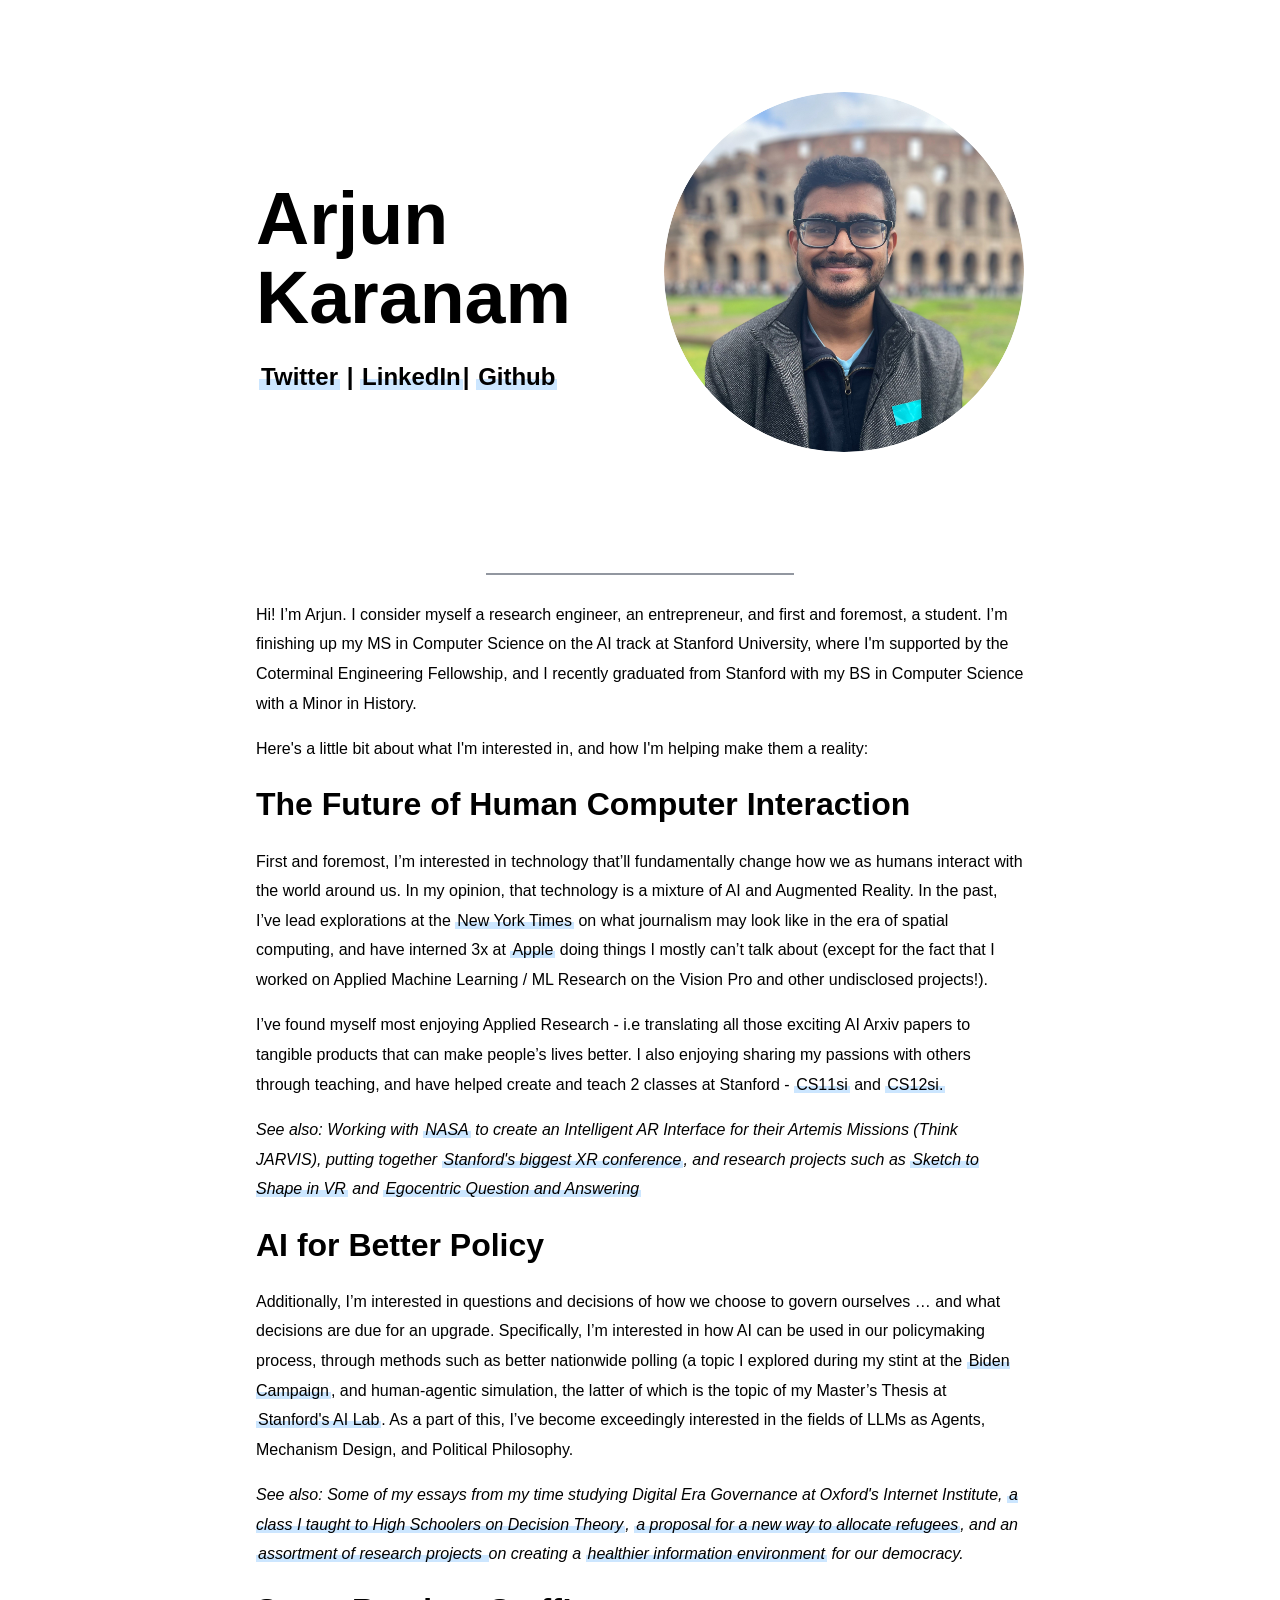
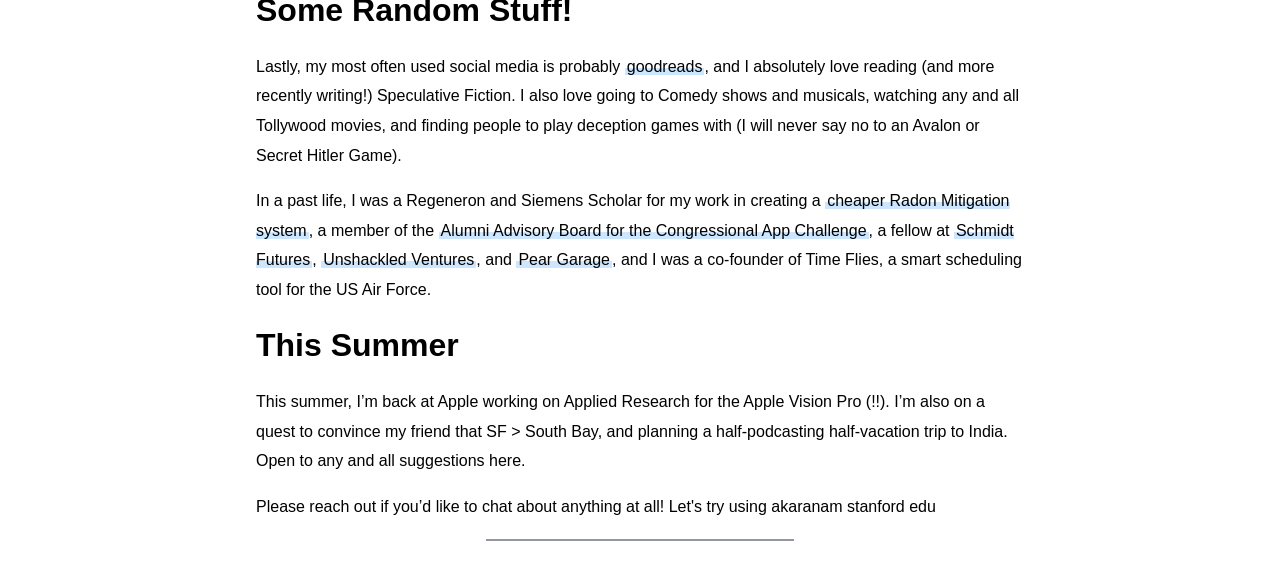
==== index.html @ eefe1d2c "Tweaks" ====
<!DOCTYPE html>
<html><head><meta http-equiv="Content-Type" content="text/html; charset=UTF-8">
        
        <title>Arjun Karanam</title>
        <link href="./Arjun_files/main.css" rel="stylesheet">
        <link href="./Arjun_files/css" rel="stylesheet">
        <link rel="stylesheet" href="./Arjun_files/font-awesome.min.css">
        <meta name="viewport" content="width=device-width, initial-scale=1, maximum-scale=1, minimum-scale=1">
        <link href="https://nikmarda.com/media/favicon.png" rel="icon" type="image/png">
    </head>
    <body data-new-gr-c-s-check-loaded="14.1112.0" data-gr-ext-installed="">
        <main>
            <div id="siteTitle">
                <p><br><br></p>
            </div>
            <div class="wide">
                <img src="./Arjun_files/profile.jpg" id="bio-prof-pic">
                <h1>Arjun</h1>
                <h1>Karanam</h1>
                <h3><a href="https://twitter.com/QuantumArjun" target="_blank">Twitter</a> | <a href="https://www.linkedin.com/in/arjunkaranam/" target="_blank">LinkedIn</a>| <a href="https://github.com/QuantumArjun" target="_blank">Github</a></h3>
                <div class="wide sep"></div>
                <p>Hi! I’m Arjun. I consider myself a research engineer, an entrepreneur, and first and foremost, a student. I’m finishing up my MS in Computer Science on the AI track at Stanford University, where I'm supported by the Coterminal Engineering Fellowship, and I recently graduated from Stanford with my BS in Computer Science with a Minor in History.</p>

                <p>Here's a little bit about what I'm interested in, and how I'm helping make them a reality: </p>

                <h2>The Future of Human Computer Interaction</h2>
                <p>First and foremost, I’m interested in technology that’ll fundamentally change how we as humans interact with the world around us. In my opinion, that technology is a mixture of AI and Augmented Reality. In the past, I’ve lead explorations at the <a href="https://rd.nytimes.com/research/spatial-journalism" target="_blank">New York Times</a> on what journalism may look like in the era of spatial computing, and have interned 3x at <a href="https://www.apple.com/apple-vision-pro/" target="_blank">Apple</a> doing things I mostly can’t talk about (except for the fact that I worked on Applied Machine Learning / ML Research on the Vision Pro and other undisclosed projects!). </p>
                  
                <p> I’ve found myself most enjoying Applied Research - i.e translating all those exciting AI Arxiv papers to tangible products that can make people’s lives better. I also enjoying sharing my passions with others through teaching, and have helped create and teach 2 classes at Stanford - <a href="http://web.stanford.edu/class/cs11si/" target="_blank">CS11si</a> and <a href="https://docs.google.com/document/d/1_j3tZo2DgI2NEr5w-DLC2uFm71kXVBH8sQJ59uqVNY0/edit?usp=sharing" target="_blank">CS12si.</a></p>
                
                <i>See also: Working with <a href="https://microgravityuniversity.jsc.nasa.gov/nasasuits" target="_blank">NASA</a> to create an Intelligent AR Interface for their Artemis Missions (Think JARVIS), putting together <a href="https://www.conference.stanfordxr.org/" target="_blank">Stanford's biggest XR conference</a>, and research projects such as <a href="https://youtu.be/I7rwwjqLsu0" target="_blank">Sketch to Shape in VR</a> and <a href="https://drive.google.com/file/d/1PUFc62HNihkzb1BdwzsFjqJOA3yhSsI2/view?usp=sharing" target="_blank">Egocentric Question and Answering</a></i>

                

                <h2>AI for Better Policy</h2>
                <p>Additionally, I’m interested in questions and decisions of how we choose to govern ourselves … and what decisions are due for an upgrade. Specifically, I’m interested in how AI can be used in our policymaking process, through methods such as better nationwide polling (a topic I explored during my stint at the <a href="https://joebiden.com/" target="_blank">Biden Campaign</a>, and human-agentic simulation, the latter of which is the topic of my Master’s Thesis at <a href="https://ai.stanford.edu/" target="_blank">Stanford's AI Lab</a>. As a part of this, I’ve become exceedingly interested in the fields of LLMs as Agents, Mechanism Design, and Political Philosophy.</p>

                <i>See also: Some of my essays from my time studying Digital Era Governance at Oxford's Internet Institute, <a href="https://docs.google.com/presentation/d/1k6lcsDNvrBhC2aFhxiEf8C71r5scafsZ2c56r4lHyKg/edit?usp=sharing" target="_blank">a class I taught to High Schoolers on Decision Theory</a>, <a href="https://drive.google.com/file/d/17yKQGw0E1jrcfdczPBmD9Sfv2qlvrlNY/view?usp=sharing" target="_blank">a proposal for a new way to allocate refugees</a>, and an <a href="https://drive.google.com/file/d/1GOn_Mkzk-XhqqhbwzcExFnX5XmqtWu1s/view?usp=share_link" target="_blank"> assortment of research projects </a> on creating a <a href="https://drive.google.com/file/d/1qe0K80SvaaecQKmrytM3VACw9zGmFcww/view?usp=sharing" target="_blank">healthier information environment</a> for our democracy.</i>

                <h2>Some Random Stuff!</h2>
                <p>Lastly, my most often used social media is probably <a href="https://www.goodreads.com/user/show/126566484-arjun-karanam" target="_blank">goodreads</a>, and I absolutely love reading (and more recently writing!) Speculative Fiction. I also love going to Comedy shows and musicals, watching any and all Tollywood movies, and finding people to play deception games with (I will never say no to an Avalon or Secret Hitler Game).</p>

                <p>In a past life, I was a Regeneron and Siemens Scholar for my work in creating a <a href="https://www.gpb.org/blogs/education-matters/2018/01/26/conversation-georgias-top-regeneron-science-talent-search" target="_blank">cheaper Radon Mitigation system</a>, a member of the <a href="https://www.congressionalappchallenge.us/2020-alumni-advisory-board-announced/" target="_blank">Alumni Advisory Board for the Congressional App Challenge</a>, a fellow at <a href="https://tools-competition.org/learning-engineering/" target="_blank">Schmidt Futures</a>, <a href="https://unshackledvc.medium.com/meet-the-unshackled-fellows-class-of-2022-9d75ad22e16f" target="_blank">Unshackled Ventures</a>, and <a href="https://pear.vc/garage/" target="_blank">Pear Garage</a>, and I was a co-founder of Time Flies, a smart scheduling tool for the US Air Force. </p>

                <h2>This Summer</h2>
                <p>This summer, I’m back at Apple working on Applied Research for the Apple Vision Pro (!!). I’m also on a quest to convince my friend that SF > South Bay, and planning a half-podcasting half-vacation trip to India. Open to any and all suggestions here. </p>
                
                <p>Please reach out if you’d like to chat about anything at all! Let's try using akaranam stanford edu</p>
                <div class="wide sep"></div>
                <p> </p>
            </div>
        </main>
    
<readwise-tooltip-container><template shadowrootmode="open"><style>:host>*{all:initial}:host>style{display:none}.tippy-box[data-animation=fade][data-state=hidden]{opacity:0}[data-tippy-root]{max-width:calc(100vw - 10px)}.tippy-box{position:relative;background-color:#333;color:#fff;border-radius:4px;font-size:14px;line-height:1.4;white-space:normal;outline:0;transition-property:transform,visibility,opacity}.tippy-box[data-placement^=top]>.tippy-arrow{bottom:0}.tippy-box[data-placement^=top]>.tippy-arrow:before{bottom:-7px;left:0;border-width:8px 8px 0;border-top-color:initial;transform-origin:center top}.tippy-box[data-placement^=bottom]>.tippy-arrow{top:0}.tippy-box[data-placement^=bottom]>.tippy-arrow:before{top:-7px;left:0;border-width:0 8px 8px;border-bottom-color:initial;transform-origin:center bottom}.tippy-box[data-placement^=left]>.tippy-arrow{right:0}.tippy-box[data-placement^=left]>.tippy-arrow:before{border-width:8px 0 8px 8px;border-left-color:initial;right:-7px;transform-origin:center left}.tippy-box[data-placement^=right]>.tippy-arrow{left:0}.tippy-box[data-placement^=right]>.tippy-arrow:before{left:-7px;border-width:8px 8px 8px 0;border-right-color:initial;transform-origin:center right}.tippy-box[data-inertia][data-state=visible]{transition-timing-function:cubic-bezier(.54,1.5,.38,1.11)}.tippy-arrow{width:16px;height:16px;color:#333}.tippy-arrow:before{content:"";position:absolute;border-color:transparent;border-style:solid}.tippy-content{position:relative;padding:5px 9px;z-index:1}.Toastify__toast-container{z-index:9999;-webkit-transform:translate3d(0,0,9999px);position:fixed;padding:4px;width:320px;box-sizing:border-box;color:#fff}.Toastify__toast-container--top-left{top:1em;left:1em}.Toastify__toast-container--top-center{top:1em;left:50%;transform:translate(-50%)}.Toastify__toast-container--top-right{top:1em;right:1em}.Toastify__toast-container--bottom-left{bottom:1em;left:1em}.Toastify__toast-container--bottom-center{bottom:1em;left:50%;transform:translate(-50%)}.Toastify__toast-container--bottom-right{bottom:1em;right:1em}@media only screen and (max-width : 480px){.Toastify__toast-container{width:100vw;padding:0;left:0;margin:0}.Toastify__toast-container--top-left,.Toastify__toast-container--top-center,.Toastify__toast-container--top-right{top:0;transform:translate(0)}.Toastify__toast-container--bottom-left,.Toastify__toast-container--bottom-center,.Toastify__toast-container--bottom-right{bottom:0;transform:translate(0)}.Toastify__toast-container--rtl{right:0;left:initial}}.Toastify__toast{position:relative;min-height:64px;box-sizing:border-box;margin-bottom:1rem;padding:8px;border-radius:4px;box-shadow:0 1px 10px #0000001a,0 2px 15px #0000000d;display:flex;justify-content:space-between;max-height:800px;overflow:hidden;font-family:sans-serif;cursor:pointer;direction:ltr}.Toastify__toast--rtl{direction:rtl}.Toastify__toast--dark{background:#121212;color:#fff}.Toastify__toast--default{background:#fff;color:#aaa}.Toastify__toast--info{background:#3498db}.Toastify__toast--success{background:#07bc0c}.Toastify__toast--warning{background:#f1c40f}.Toastify__toast--error{background:#e74c3c}.Toastify__toast-body{margin:auto 0;flex:1 1 auto;padding:6px}.Toastify--animate{animation-fill-mode:both;animation-duration:.7s}@media only screen and (max-width : 480px){.Toastify__toast{margin-bottom:0;border-radius:0}}.Toastify__close-button{color:#fff;background:transparent;outline:none;border:none;padding:0;cursor:pointer;opacity:.7;transition:.3s ease;align-self:flex-start}.Toastify__close-button--default{color:#000;opacity:.3}.Toastify__close-button>svg{fill:currentColor;height:16px;width:14px}.Toastify__close-button:hover,.Toastify__close-button:focus{opacity:1}@keyframes Toastify__trackProgress{0%{transform:scaleX(1)}to{transform:scaleX(0)}}.Toastify__progress-bar{position:absolute;bottom:0;left:0;width:100%;height:5px;z-index:9999;opacity:.7;background-color:#ffffffb3;transform-origin:left}.Toastify__progress-bar--animated{animation:Toastify__trackProgress linear 1 forwards}.Toastify__progress-bar--controlled{transition:transform .2s}.Toastify__progress-bar--rtl{right:0;left:initial;transform-origin:right}.Toastify__progress-bar--default{background:linear-gradient(to right,#4cd964,#5ac8fa,#007aff,#34aadc,#5856d6,#ff2d55)}.Toastify__progress-bar--dark{background:#bb86fc}@keyframes Toastify__bounceInRight{0%,60%,75%,90%,to{animation-timing-function:cubic-bezier(.215,.61,.355,1)}0%{opacity:0;transform:translate3d(3000px,0,0)}60%{opacity:1;transform:translate3d(-25px,0,0)}75%{transform:translate3d(10px,0,0)}90%{transform:translate3d(-5px,0,0)}to{transform:none}}@keyframes Toastify__bounceOutRight{20%{opacity:1;transform:translate3d(-20px,0,0)}to{opacity:0;transform:translate3d(2000px,0,0)}}@keyframes Toastify__bounceInLeft{0%,60%,75%,90%,to{animation-timing-function:cubic-bezier(.215,.61,.355,1)}0%{opacity:0;transform:translate3d(-3000px,0,0)}60%{opacity:1;transform:translate3d(25px,0,0)}75%{transform:translate3d(-10px,0,0)}90%{transform:translate3d(5px,0,0)}to{transform:none}}@keyframes Toastify__bounceOutLeft{20%{opacity:1;transform:translate3d(20px,0,0)}to{opacity:0;transform:translate3d(-2000px,0,0)}}@keyframes Toastify__bounceInUp{0%,60%,75%,90%,to{animation-timing-function:cubic-bezier(.215,.61,.355,1)}0%{opacity:0;transform:translate3d(0,3000px,0)}60%{opacity:1;transform:translate3d(0,-20px,0)}75%{transform:translate3d(0,10px,0)}90%{transform:translate3d(0,-5px,0)}to{transform:translateZ(0)}}@keyframes Toastify__bounceOutUp{20%{transform:translate3d(0,-10px,0)}40%,45%{opacity:1;transform:translate3d(0,20px,0)}to{opacity:0;transform:translate3d(0,-2000px,0)}}@keyframes Toastify__bounceInDown{0%,60%,75%,90%,to{animation-timing-function:cubic-bezier(.215,.61,.355,1)}0%{opacity:0;transform:translate3d(0,-3000px,0)}60%{opacity:1;transform:translate3d(0,25px,0)}75%{transform:translate3d(0,-10px,0)}90%{transform:translate3d(0,5px,0)}to{transform:none}}@keyframes Toastify__bounceOutDown{20%{transform:translate3d(0,10px,0)}40%,45%{opacity:1;transform:translate3d(0,-20px,0)}to{opacity:0;transform:translate3d(0,2000px,0)}}.Toastify__bounce-enter--top-left,.Toastify__bounce-enter--bottom-left{animation-name:Toastify__bounceInLeft}.Toastify__bounce-enter--top-right,.Toastify__bounce-enter--bottom-right{animation-name:Toastify__bounceInRight}.Toastify__bounce-enter--top-center{animation-name:Toastify__bounceInDown}.Toastify__bounce-enter--bottom-center{animation-name:Toastify__bounceInUp}.Toastify__bounce-exit--top-left,.Toastify__bounce-exit--bottom-left{animation-name:Toastify__bounceOutLeft}.Toastify__bounce-exit--top-right,.Toastify__bounce-exit--bottom-right{animation-name:Toastify__bounceOutRight}.Toastify__bounce-exit--top-center{animation-name:Toastify__bounceOutUp}.Toastify__bounce-exit--bottom-center{animation-name:Toastify__bounceOutDown}@keyframes Toastify__zoomIn{0%{opacity:0;transform:scale3d(.3,.3,.3)}50%{opacity:1}}@keyframes Toastify__zoomOut{0%{opacity:1}50%{opacity:0;transform:scale3d(.3,.3,.3)}to{opacity:0}}.Toastify__zoom-enter{animation-name:Toastify__zoomIn}.Toastify__zoom-exit{animation-name:Toastify__zoomOut}@keyframes Toastify__flipIn{0%{transform:perspective(400px) rotateX(90deg);animation-timing-function:ease-in;opacity:0}40%{transform:perspective(400px) rotateX(-20deg);animation-timing-function:ease-in}60%{transform:perspective(400px) rotateX(10deg);opacity:1}80%{transform:perspective(400px) rotateX(-5deg)}to{transform:perspective(400px)}}@keyframes Toastify__flipOut{0%{transform:perspective(400px)}30%{transform:perspective(400px) rotateX(-20deg);opacity:1}to{transform:perspective(400px) rotateX(90deg);opacity:0}}.Toastify__flip-enter{animation-name:Toastify__flipIn}.Toastify__flip-exit{animation-name:Toastify__flipOut}@keyframes Toastify__slideInRight{0%{transform:translate3d(110%,0,0);visibility:visible}to{transform:translateZ(0)}}@keyframes Toastify__slideInLeft{0%{transform:translate3d(-110%,0,0);visibility:visible}to{transform:translateZ(0)}}@keyframes Toastify__slideInUp{0%{transform:translate3d(0,110%,0);visibility:visible}to{transform:translateZ(0)}}@keyframes Toastify__slideInDown{0%{transform:translate3d(0,-110%,0);visibility:visible}to{transform:translateZ(0)}}@keyframes Toastify__slideOutRight{0%{transform:translateZ(0)}to{visibility:hidden;transform:translate3d(110%,0,0)}}@keyframes Toastify__slideOutLeft{0%{transform:translateZ(0)}to{visibility:hidden;transform:translate3d(-110%,0,0)}}@keyframes Toastify__slideOutDown{0%{transform:translateZ(0)}to{visibility:hidden;transform:translate3d(0,500px,0)}}@keyframes Toastify__slideOutUp{0%{transform:translateZ(0)}to{visibility:hidden;transform:translate3d(0,-500px,0)}}.Toastify__slide-enter--top-left,.Toastify__slide-enter--bottom-left{animation-name:Toastify__slideInLeft}.Toastify__slide-enter--top-right,.Toastify__slide-enter--bottom-right{animation-name:Toastify__slideInRight}.Toastify__slide-enter--top-center{animation-name:Toastify__slideInDown}.Toastify__slide-enter--bottom-center{animation-name:Toastify__slideInUp}.Toastify__slide-exit--top-left,.Toastify__slide-exit--bottom-left{animation-name:Toastify__slideOutLeft}.Toastify__slide-exit--top-right,.Toastify__slide-exit--bottom-right{animation-name:Toastify__slideOutRight}.Toastify__slide-exit--top-center{animation-name:Toastify__slideOutUp}.Toastify__slide-exit--bottom-center{animation-name:Toastify__slideOutDown}.Toastify__toast-container.Toastify__toast-container--bottom-left{bottom:0;left:var(--toast-gap)}.Toastify__toast-container.Toastify__toast-container--top-right{top:42px;right:0}.Toastify__toast{min-height:var(--toast-min-height);min-width:0;max-width:var(--toast-max-width);margin-bottom:var(--toast-gap);padding:0;border-radius:var(--toast-border-radius);font-size:var(--toast-font-size);background:var(--toast-background);border-radius:24px;box-shadow:var(--toast-box-shadow);cursor:default;transform:translateZ(0)}.Toastify__toast--error{background:var(--toast-background--error)}.Toastify__toast--info{background:var(--toast-background--info)}.Toastify__toast--success{background:var(--toast-background--success)}.Toastify__toast--warning{background:var(--toast-background--warning)}.Toastify__toast-body{display:flex;overflow:hidden;margin:0;padding:8px 12px}.Toastify__toast-body,.Toastify__toast-body:active,.Toastify__toast-body:hover,.Toastify__toast-body:visited,.Toastify__toast-body .toastLink,.Toastify__toast-body .toastLink:active,.Toastify__toast-body .toastLink:hover,.Toastify__toast-body .toastLink:visited{color:var(--toast-text-color);text-decoration:none}.Toastify__toast-body .toastLink{display:flex;flex:1;transition:background-color var(--animation-duration--imply-interactivity);color:var(--toast-text-color)}.Toastify__toast-body .toastLink:hover{background:rgba(255,255,255,.05)}.Toastify__toast-body .contentContainer{flex:1;display:flex;align-items:center;font-weight:var(--font-weight-normal);font-size:var(--f9);line-height:20px}.Toastify__toast-body .contentContainer .contentWrapper{transform:translateY(1px)}.Toastify__toast-body .contentContainer svg{height:var(--toast-icon-height);margin-right:8px}.Toastify__toast-body .contentContainer svg,.Toastify__toast-body .contentContainer svg path{fill:var(--toast-icon-circle-fill);width:20px;min-width:20px;height:20px;min-height:20px}.Toastify__toast-body .actionsContainer{display:flex;flex-direction:row;min-height:100%}.Toastify__toast-body .actionsContainer button{flex:1;padding:2px 8px;background:rgba(255,255,255,.1);border-radius:42px;font-weight:var(--font-weight-medium);color:var(--toast-button-color);transition:background-color var(--animation-duration--imply-interactivity);font-size:var(--f9);line-height:20px;height:32px;box-sizing:border-box}.Toastify__toast-body .actionsContainer button:hover{background:rgba(255,255,255,.15)}.theme--dark .Toastify__toast-body .actionsContainer button{background:rgba(40,49,59,.06)}.theme--dark .Toastify__toast-body .actionsContainer button:hover{background:rgba(40,49,59,.15)}.theme--dark .Toastify__toast--error .Toastify__toast-body .actionsContainer button{background:#FFFFFF}.theme--dark .Toastify__toast--error .Toastify__toast-body .actionsContainer button:hover{background:rgba(255,255,255,.8)}.Toastify__toast--error .actionsContainer button{color:var(--toast-button-color--error)}.Toastify__toast--error .contentContainer,.Toastify__toast--error .contentContainer.toastLink{color:var(--toast-text-color--error)}.Toastify__toast--error .contentContainer svg,.Toastify__toast--error .contentContainer svg path{fill:var(--toast-icon-circle-fill--error)}.Toastify__toast--info .actionsContainer button{color:var(--toast-button-color--info)}.Toastify__toast--success .actionsContainer button{color:var(--toast-button-color--success)}.Toastify__toast--warning .actionsContainer button{color:var(--toast-button-color--warning)}.Toastify__close-button{color:var(--toast-text-color)}.Toastify__progress-bar{background:var(--toast-progress-bar-color);height:2px}.Toastify__progress-bar--error{background:var(--toast-progress-bar-color--error)}.Toastify__progress-bar--info{background:var(--toast-progress-bar-color--info)}.Toastify__progress-bar--success{background:var(--toast-progress-bar-color--success)}.Toastify__progress-bar--warning{background:var(--toast-progress-bar-color--warning)}:host>*,:root{--s1: 10px;--s2: 20px;--s3: 30px;--s4: 40px;--s5: 50px;--spacer-0: 0;--spacer-1: .125rem;--spacer-2: .25rem;--spacer-3: .5rem;--spacer-4: .75rem;--spacer-5: 1rem;--spacer-6: 1.25rem;--spacer-7: 1.5rem;--spacer-8: 2rem;--spacer-9: 2.5rem;--spacer-10: 3rem;--min-left-pad: 32px}:host>*,:root{--font-weight-lighter: 300;--font-weight-normal: 400;--font-weight-medium: 500;--font-weight-bold: 600;--f1: 60px;--f2: 3.25rem;--f3: 1.8rem;--f4: 1.38rem;--f5: 1.35rem;--f6: 1.25rem;--f7: 1.125rem;--f8: 1rem;--f9: .875rem;--f10: .75rem;--f11: .6875rem;--ls-6: -.017em;--ls-7: -.014em;--ls-8: -.011em;--ls-9: -.006em;--ls-10: 0em;--ls-11: .005em;--ui-font: "Inter VF", -apple-system, BlinkMacSystemFont, "Segoe UI", Helvetica, Arial, sans-serif, "Apple Color Emoji", "Segoe UI Emoji", "Segoe UI Symbol";--mono-font: "Roboto Mono VF", "SFMono-Regular", Consolas, "Liberation Mono", Menlo, Courier, monospace;--content-line-height: 1.6}:host>*,:root{--neutral-100: #ffffff;--neutral-97: #f8f9fa;--neutral-95: #f0f1f2;--neutral-90: #e0e3e6;--neutral-85: #d1d5d9;--neutral-80: #c1c7ce;--neutral-75: #b1b9c2;--neutral-70: #a2acb7;--neutral-65: #959faa;--neutral-60: #88929c;--neutral-55: #7c858f;--neutral-50: #6e7883;--neutral-45: #616c77;--neutral-40: #545f6b;--neutral-35: #48535f;--neutral-30: #3e4853;--neutral-25: #333c46;--neutral-20: #28313b;--neutral-15: #1f272f;--neutral-10: #151c23;--neutral-07: #10161d;--neutral-05: #0c1117;--neutral-00: #000000;--red-97: #fff6f3;--red-90: #f9dcd2;--red-80: #f9b3a3;--red-70: #f5897b;--red-60: #f65c52;--red-50: #d8403a;--red-40: #a73832;--red-30: #78312a;--red-20: #4d2520;--red-10: #2b1612;--orange-97: #fcf9ed;--orange-90: #fae0af;--orange-80: #fab960;--orange-70: #fa8b25;--orange-60: #ea6215;--orange-50: #c74e1e;--orange-40: #9a461c;--orange-30: #73350c;--orange-20: #4b290d;--orange-10: #2c1701;--yellow-97: #fafae1;--yellow-90: #f3e781;--yellow-80: #f7dc1f;--yellow-70: #e1bf0c;--yellow-60: #c19d18;--yellow-50: #a4780e;--yellow-40: #895401;--yellow-30: #6b3d13;--yellow-20: #472b0d;--yellow-10: #281901;--green-97: #eefdee;--green-90: #c4f3c2;--green-80: #8fdc8e;--green-70: #62bd63;--green-60: #43ac47;--green-50: #318835;--green-40: #357136;--green-30: #2e542e;--green-20: #233823;--green-10: #152114;--teal-97: #effbfd;--teal-90: #c1eef4;--teal-80: #77d8e4;--teal-70: #12c1d2;--teal-60: #00a6b4;--teal-50: #008692;--teal-40: #136f79;--teal-30: #18535a;--teal-20: #0d363b;--teal-10: #002226;--blue-97: #f2faff;--blue-90: #cfe7fd;--blue-80: #a8ccef;--blue-70: #76b2ed;--blue-60: #5292f1;--blue-50: #2d75e5;--blue-40: #1a59c8;--blue-30: #25438f;--blue-20: #243056;--blue-10: #181c2b;--indigo-97: #f8f7fe;--indigo-90: #e4e0f8;--indigo-80: #c6bfee;--indigo-70: #aca0e6;--indigo-60: #957de8;--indigo-50: #8059e4;--indigo-40: #693fc6;--indigo-30: #4e358e;--indigo-20: #362c57;--indigo-10: #1e1636;--purple-97: #fdf6fc;--purple-90: #f2dbf2;--purple-80: #e4b7ea;--purple-70: #d693e0;--purple-60: #c66ed9;--purple-50: #b543d0;--purple-40: #8c3ca2;--purple-30: #663473;--purple-20: #412a48;--purple-10: #241a27;--black: var(--neutral-00);--white: var(--neutral-100);--svg-filter-grey: invert(26%) sepia(19%) saturate(0%) hue-rotate(266deg) brightness(106%) contrast(94%);--svg-filter-inbox: invert(76%) sepia(9%) saturate(153%) hue-rotate(169deg) brightness(95%) contrast(90%);--svg-filter-black: invert(0%) sepia(4%) saturate(0%) hue-rotate(309deg) brightness(93%) contrast(107%);--svg-filter-white: invert(100%) sepia(100%) saturate(0%) hue-rotate(195deg) brightness(105%) contrast(101%);--svg-filter-blue: invert(79%) sepia(56%) saturate(7329%) hue-rotate(191deg) brightness(102%) contrast(94%)}:host>*,:root{--u-alpha-100: rgba(40,49,59,.03);--u-alpha-200: rgba(40,49,59,.06);--u-alpha-300: rgba(40,49,59,.09);--u-alpha-400: rgba(40,49,59,.12);--u-alpha-500: rgba(40,49,59,.15);--u-alpha-blue-100: rgba(26,89,200,.03);--u-alpha-blue-200: rgba(26,89,200,.06);--u-alpha-blue-300: rgba(26,89,200,.09);--u-alpha-blue-400: rgba(26,89,200,.12);--u-alpha-blue-500: rgba(26,89,200,.15);--u-alpha-red-100: rgba(216,64,58,.03);--u-alpha-red-200: rgba(216,64,58,.06);--u-alpha-red-300: rgba(216,64,58,.09);--u-alpha-red-400: rgba(216,64,58,.12);--u-alpha-red-400: rgba(216,64,58,.15);--focus-ring-color: var(--blue-60);--text-primary: var(--neutral-20);--text-secondary: var(--neutral-45);--text-tertiary: var(--neutral-60);--text-placeholder: var(--neutral-65);--text-disabled: var(--neutral-75);--text-inverse: var(--neutral-90);--text-interactive: var(--blue-50);--text-backlink: var(--indigo-40);--text-error: var(--red-50);--text-success: var(--green-50);--icon-primary: var(--neutral-25);--icon-secondary: var(--neutral-45);--icon-tertiary: var(--neutral-60);--icon-disabled: var(--neutral-75);--icon-interactive: var(--blue-50);--icon-danger: var(--red-50);--icon-success: var(--green-50);--icon-inverse: var(--neutral-97);--icon-faint: var(--neutral-90);--extension-bar-background-color: var(--neutral-97);--highlight-background-color--normal: hsl(50deg 100% 50% / 15%);--highlight-background-color-underline: hsl(50deg 100% 50% / 100%);--highlight-background-color--active: hsl(50deg 100% 50% / 30%);--highlight-image-background-color--normal: hsl(50deg 100% 50% / 30%);--highlight-image-background-color--active: hsl(50deg 100% 50% / 50%);--highlight-text-color: var(--black);--highlight-text-color--active: var(--black);--selection-color: rgba(0, 114, 255, .3);--border-primary: var(--neutral-80);--border-secondary: var(--neutral-90);--border-secondary-alpha: var(--u-alpha-400);--border-tertiary-alpha: var(--u-alpha-200);--border-focus: var(--blue-60);--border-error: var(--red-60);--background-primary: var(--neutral-100);--background-secondary: var(--neutral-90);--background-tertiary: var(--neutral-95);--background-inverse: var(--neutral-10);--background-canvas: var(--neutral-97);--background-elevated: var(--neutral-100);--background-backdrop: var(--u-alpha-300);--background-dragging: rgba(f, f, f, .7);--background-interactive: var(--blue-50);--background-error: var(--red-97);--background-bulk-actions-header: var(--blue-90);--shadow-100: 0px 0px 0px 1px rgba(60, 64, 67, .05), 0px 1px 4px rgba(60, 64, 67, .1);--shadow-200: 0px 0px 0px 1px rgba(60, 64, 67, .05), 0px 1.5px 4px rgba(60, 64, 67, .1), 0px 3px 10px rgba(60, 64, 67, .2);--shadow-300: 0px 0px 0px 1px rgba(60, 64, 67, .05), 0px 3px 5px rgba(60, 64, 67, .1), 0px 6px 24px rgba(60, 64, 67, .2);--shadow-400: 0px 0px 0px 1px rgba(60, 64, 67, .05), 0px 5px 12px rgba(60, 64, 67, .1), 0px 12px 32px rgba(60, 64, 67, .2), 0px 20px 96px rgba(60, 64, 67, .1);--reading-progress-gradient: linear-gradient(108.44deg, #43CBFF 24.85%, #9708CC 74.99%);--reading-progress-background: var(--neutral-90);--reading-progress-max-background: var(--neutral-75);--reading-progress-point: var(--neutral-40);--primary-button-background: var(--u-alpha-blue-200);--primary-button-hover-background: var(--u-alpha-blue-300);--primary-button-active-background: var(--u-alpha-blue-400);--primary-button-color: var(--text-primary);--background-button-primary: var(--u-alpha-blue-200);--background-button-primary-hover: var(--u-alpha-blue-300);--background-button-primary-active: var(--u-alpha-blue-400);--text-button-primary: var(--text-primary);--text-button-primary-disabled: var(--text-disabled);--background-button-secondary: var(--u-alpha-200);--background-button-secondary-hover: var(--u-alpha-300);--background-button-secondary-active: var(--u-alpha-400);--background-button-secondary-disabled: var(--u-alpha-200);--text-button-secondary: var(--text-primary);--text-button-secondary-disabled: var(--text-disabled);--btn-secondary: rgba(235, 237, 238, .65);--background-button-blue: var(--blue-50);--background-button-blue-hover: var(--blue-40);--background-button-blue-active: var(--blue-30);--background-button-blue-disabled: var(--u-alpha-200);--text-button-blue: var(--white);--text-button-blue-disabled: var(--text-disabled);--background-button-caution: var(--u-alpha-red-200);--document-card-width: 208px;--document-card-border: var(--border-secondary-alpha);--document-card-border-divider: var(--white);--document-card-focus-border-color: var(--focus-ring-color);--document-card-border-radius: 8px;--document-card-background: #fff;--document-card-background--hover: var(--document-card-background);--document-card-book-image-container-background: var(--background-canvas);--document-card-book-image-box-shadow: 0px 0px 0px 1.11765px rgba(0, 0, 0, .03), 0px 16.7647px 21.2353px -14.5294px rgba(0, 0, 0, .2), 0px 4.2439px 20.3859px rgba(0, 0, 0, .0715329), 0px 1.26352px 1.41217px rgba(0, 0, 0, .0484671);--document-card-hover-box-shadow: 0px 0px 0px 1px rgba(60, 64, 67, 0), 0px 1.5px 4px rgba(60, 64, 67, .03), 0px 3px 10px rgba(60, 64, 67, .1);--link-card-background: var(--document-card-background);--link-card-border-radius: var(--document-card-border-radius);--link-card-border: var(--border-secondary-alpha);--link-card-border--hover: var(--border-primary);--donut-progress-indicator-center-color: var(--document-card-background);--sidebar-background: var(--background-canvas);--empty-sidebar-background: var(--blue-97);--sidebar-button-icon-color: var(--icon-secondary);--sidebar-inbox-nav-background: #fff;--hide-sidebar-button-background: var(--neutral-95);--thumbnail-loading-background: linear-gradient( 100deg, rgba(255, 255, 255, 0) 40%, rgba(255, 255, 255, .5) 50%, rgba(255, 255, 255, 0) 60% ) #ededed;--image-placeholder-color: var(--neutral-97);--image-placeholder-shadow-color: var(--neutral-85);--background-color: var(--background-primary);--content-background-color: var(--background-primary);--code-background-color: var(--background-tertiary);--edit-tags-form-focused-option-background: rgba(43, 46, 55, .04);--main-highlighter-popover-delete-highlight-action-background: var(--u-alpha-red-300);--main-highlighter-popover-action-hover-background: var(--u-alpha-100);--main-highlighter-popover-delete-highlight-icon-color: var(--text-error);--highlighter-sub-popover-list-item-focused-background: var(--u-alpha-100);--sort-menu-background: #fff;--tag-background: var(--u-alpha-200);--content-secondary-color: var(--text-secondary);--focus-indicator-color: var(--blue-70);--section-border-color: var(--border-secondary-alpha);--app-side-drop-shadow-width: 18px;--appearance-panel-background: var(--background-elevated);--appearance-panel-item-hover-background: var(--u-alpha-100);--cmd-palette-background: var(--neutral-97);--cmd-palette-cmd-container: var(--neutral-97);--cmd-palette-section-title: var(--neutral-17);--cmd-palette-row-hover: var(--u-alpha-100);--cmd-palette-drop-shadow: var(--shadow-400);--cmd-palette-scrollbar: var(--neutral-80);--cmd-palette-key-background: var(--u-alpha-200);--cmd-palette-row-border: var(--blue-50);--cmd-palette-input-container-shadow: 1px -11px 11px -12px rgba(0,0,0,.04) inset;--cmd-palette-context-item-background: var(--background-tertiary);--cmd-palette-context-item-border: var(--border-secondary);--cmd-palette-label-color: var(--text-secondary);--cmd-palette-close-icon-color: var(--icon-secondary);--document-search-input-background: var(--neutral-100);--inbox-sidebar-background: var(--background-canvas);--inbox-icon-color: var(--icon-secondary);--inbox-icon-color-disabled: var(--icon-disabled);--inbox-icon-color-active: var(--icon-primary);--inbox-zero-background-image-filter: opacity(80%) contrast(100%) saturate(80%) sepia(.1) brightness(65%) drop-shadow(1px 1px 1px black);--inbox-zero-foreground-image-filter: contrast(84%) brightness(80%) drop-shadow(0 0 1px rgba(0,0,0,0)) opacity(100%) saturate(25%);--inbox-zero-header-items-filter: contrast(70%) brightness(400%) hue-rotate(0) drop-shadow(0 0 2px rgba(0,0,0,1)) opacity(90%) saturate(30%);--inbox-zero-sidebar-items-filter: contrast(98%) brightness(500%) hue-rotate(0) drop-shadow(0px 0px 5px rgba(0,0,0,1)) opacity(100%) saturate(300%);--nav-item-filter: var(--svg-filter-inbox);--nav-item-active-filter: var(--svg-filter-black);--document-list-box-shadow: inset 0 53px 6px -54px var(--neutral-65);--inbox-container-drop-shadow: 0px 8px 20px rgb(0 0 0 / 8%), 0px -1px 2px rgb(0 0 0 / 8%);--import-link-color: var(--blue-50);--tag-color: var(--u-alpha-200);--tag-text-color: var(--text-secondary);--scrollbar-color: var(--neutral-90);--scrollbar-color-hover: var(--neutral-80);--separator-color: rgba(0, 0, 0, .1);--status-dot--unopened-color: var(--text-interactive);--toast-background: #151C23;--toast-background--error: var(--red-20);--toast-background--info: var(--toast-background);--toast-background--success: var(--toast-background);--toast-background--warning: var(--toast-background);--toast-border-radius: 6px;--toast-box-shadow: 0 1px 10px 0 rgba(0, 0, 0, .1), 0 2px 15px 0 rgba(0, 0, 0, .05);--toast-max-width: calc(var(--s1)*40);--toast-min-height: calc(var(--s1)*4.4);--toast-font-size: var(--f9);--toast-gap: var(--s1);--toast-icon-height: var(--s2);--toast-icon-circle-fill: var(--icon-inverse);--toast-icon-circle-fill--error: var(--toast-icon-circle-fill);--toast-progress-bar-color: var(--neutral-70);--toast-progress-bar-color--error: var(--red-50);--toast-progress-bar-color--info: var(--blue-60);--toast-progress-bar-color--success: var(--green-60);--toast-progress-bar-color--warning: var(--orange-70);--toast-text-color: var(--white);--toast-text-color-error: var(--toast-text-color);--toast-button-color: var(--white);--toast-button-color--error: var(--white);--toast-button-color--info: var(--white);--toast-button-color--success: var(--white);--toast-button-color--warning: var(--white);--tooltip-background--default: #3E4046;--tooltip-background--error: var(--red-10);--tooltip-background--info: var(--blue-10);--tooltip-background--success: #021100;--tooltip-background--warning: ##4c2b00;--tooltip-color--default: var(--text-inverse);--tooltip-shortcut-background: var(--neutral-40);--tooltip-shortcut-color:var(--text-inverse);--document-list-focus-color: var(--u-alpha-100);--primary-icon-filter: var(--svg-filter-black);--action-button-border-color: var(--neutral-85);--action-button-background: var(--neutral-97);--action-button-shadow: var(--neutral-85);--action-button-svg-color: var(--svg-filter-grey);--summary-text: var(--text-primary);--metadata-title: var(--text-secondary);--metadata-value: var(--text-primary);--metadata-input-background: var(--white);--metadata-input-focus-background: var(--white);--metadata-footer-button-background: rgba(255, 255, 255, .25);--metadata-footer-color: var(--white);--notebook-highlight-color: #344255;--default-button-text-color: var(--text-primary);--default-button-background: var(--u-alpha-200);--default-button-hover-background: var(--u-alpha-300);--default-button-active-background: var(--u-alpha-400);--default-blurred-button-background: rgba(235, 237, 238, .7);--default-blurred-button: 20px;--inbox-header-tab-text-color: var(--text-tertiary);--inbox-header-active-tab-text-color: var(--text-primary);--inbox-header-search-icon: var(--icon-primary);--inbox-header-tab-count-background: var(--u-alpha-200);--inbox-header-tab-count-text-color: var(--text-secondary);--inbox-header-tab-active-count-text-color: var(--text-secondary);--document-list-title-color: var(--text-primary);--document-list-item-tertiary-text-color: var(--text-secondary);--document-list-doc-icon-color: var(--icon-tertiary);--document-list-info-color: var(--text-secondary);--document-list-action-button-color: var(--icon-primary);--table-of-contents-item-color: var(--text-secondary);--table-of-contents-bar-color: var(--border-secondary);--table-of-contents-bar-active-color: #B5C3FB;--search-input-background: var(--u-alpha-200);--placeholder-fill-color: #A1AAC4;--placeholder-bg-1: url([data-uri]);--placeholder-bg-2: url([data-uri]);--placeholder-bg-3: url([data-uri]);--placeholder-bg-4: url([data-uri]);--empty-feed-image: url([data-uri]);--document-share-width-popovers-float-at: 700px;--radio-group-indicator-width: 20px;--radio-group-indicator-background-color: var(--surface-primary);--radio-group-indicator-border-color: var(--neutral-60);--radio-group-indicator-active-color: var(--background-interactive);--radio-group-indicator-hover-color: var(--neutral-97);--badge-background-color: var(--green-90);--badge-text-color: var(--green-30);--text: var(--text-primary);--text-grey: var(--text-secondary);--text-grey-medium: var(--text-secondary);--text-grey-lightish: var(--neutral-70);--text-grey-lighter: var(--neutral-80);--text-grey-dark: var(--text-primary);--text-grey-darker: var(--text-primary);--box-shadow-color: rgba(0, 0, 0, .15);--file-dropzone-background: rgba(0, 0, 0, .7);--file-dropzone-color: var(--white);--transcript-teleprompt-background: rgba(89,142,244, .3);--transcript-teleprompt-color: black}@supports not ((-webkit-backdrop-filter: blur(5px)) or (backdrop-filter: blur(5px))){:host>*,:root{--default-blurred-button-background: #F2F3F4;--default-blurred-button: 0px}}:host>*,:root{--onboarding-background-image: url(/onboarding/onboarding-background.webp);--onboarding-container-box-shadow: 0px 9px 67px rgba(19, 13, 40, .0199343), 0px 3.75998px 27.991px rgba(19, 13, 40, .0289288), 0px 2.01027px 14.9653px rgba(19, 13, 40, .0364916), 0px 1.12694px 8.38944px rgba(19, 13, 40, .0438708), 0px .598509px 4.45557px rgba(19, 13, 40, .052216), 0px .249053px 1.85406px rgba(19, 13, 40, .07);--onboarding-background-panel-bg-1: url(/onboarding/Onboarding_01.webp);--onboarding-background-panel-bg-2: url(/onboarding/Onboarding_02.webp);--onboarding-background-panel-bg-3: url(/onboarding/Onboarding_03.webp);--onboarding-background-panel-bg-4: url(/onboarding/Onboarding_04.webp);--checkbox-icon-color: var(--icon-inverse)}.theme--dark{--u-alpha-100: rgba(110,120,131,.1);--u-alpha-200: rgba(110,120,131,.15);--u-alpha-300: rgba(110,120,131,.2);--u-alpha-400: rgba(110,120,131,.25);--u-alpha-500: rgba(110,120,131,.3);--u-alpha-blue-100: rgba(45,117,229,.1);--u-alpha-blue-200: rgba(45,117,229,.15);--u-alpha-blue-300: rgba(45,117,229,.2);--u-alpha-blue-400: rgba(45,117,229,.25);--u-alpha-blue-500: rgba(45,117,229,.3);--u-alpha-red-100: rgba(216,64,58,.1);--u-alpha-red-200: rgba(216,64,58,.15);--u-alpha-red-300: rgba(216,64,58,.2);--u-alpha-red-400: rgba(216,64,58,.25);--u-alpha-red-500: rgba(216,64,58,.3);--text-primary: var(--neutral-90);--text-secondary: var(--neutral-65);--text-tertiary: var(--neutral-50);--text-placeholder: var(--neutral-45);--text-disabled: var(--neutral-40);--text-inverse: var(--neutral-20);--text-interactive: var(--blue-70);--text-backlink: var(--indigo-70);--text-error: var(--red-60);--text-success: var(--green-60);--icon-primary: var(--neutral-80);--icon-secondary: var(--neutral-70);--icon-tertiary: var(--neutral-45);--icon-placeholder: var(--neutral-45);--icon-disabled: var(--neutral-40);--icon-interactive: var(--blue-70);--icon-danger: var(--red-60);--icon-success: var(--green-60);--icon-inverse: var(--neutral-20);--icon-faint: var(--neutral-30);--highlight-background-color--normal: hsl(50deg 100% 50% / 15%);--highlight-background-color-underline: hsl(50deg 100% 50% / 80%);--highlight-background-color--active: hsl(50deg 100% 50% / 30%);--highlight-image-background-color--normal: hsl(50deg 100% 50% / 30%);--highlight-image-background-color--active: hsl(50deg 100% 50% / 50%);--highlight-text-color: var(--white);--highlight-text-color--active: var(--white);--border-primary: var(--neutral-65);--border-secondary: var(--neutral-20);--border-secondary-alpha: var(--u-alpha-400);--border-tertiary-alpha: var(--u-alpha-200);--border-focus: var(--blue-60);--border-error: var(--red-40);--background-primary: var(--neutral-10);--background-secondary: var(--neutral-15);--background-tertiary: var(--neutral-20);--background-inverse: var(--neutral-90);--background-canvas: var(--neutral-07);--background-elevated: var(--neutral-20);--background-backdrop: rgba(0,0,0,.4);--background-dragging: rgba(40, 49, 59, .7);--background-interactive: var(--blue-70);--background-error: var(--red-10);--background-bulk-actions-header: var(--blue-30);--shadow-100: 0px 0px 0px 1px rgba(0, 0, 0, .05), 0px 1px 4px rgba(0, 0, 0, .1);--shadow-200: 0px 0px 0px 1px rgba(0, 0, 0, .05), 0px 1.5px 4px rgba(0, 0, 0, .1), 0px 3px 10px rgba(0, 0, 0, .2);--shadow-300: 0px 0px 0px 1px rgba(0, 0, 0, .05), 0px 3px 5px rgba(0, 0, 0, .1), 0px 6px 24px rgba(0, 0, 0, .25);--shadow-400: 0px 0px 0px 1px rgba(0, 0, 0, .05), 0px 5px 12px rgba(0, 0, 0, .1), 0px 12px 32px rgba(0, 0, 0, .2), 0px 20px 96px rgba(0, 0, 0, .4);--reading-progress-gradient: linear-gradient(108.44deg, #43CBFF 24.85%, #9708CC 74.99%);--reading-progress-background: var(--neutral-20);--reading-progress-max-background: var(--neutral-35);--reading-progress-point: var(--neutral-90);--primary-button-background: var(--u-alpha-blue-200);--primary-button-hover-background: var(--u-alpha-blue-300);--primary-button-active-background: var(--u-alpha-blue-400);--primary-button-color: var(--text-primary);--background-button-primary: var(--u-alpha-blue-200);--background-button-primary-hover: var(--u-alpha-blue-300);--background-button-primary-active: var(--u-alpha-blue-400);--text-button-primary: var(--text-primary);--text-button-primary-disabled: var(--text-disabled);--background-button-secondary: var(--u-alpha-200);--background-button-secondary-hover: var(--u-alpha-300);--background-button-secondary-active: var(--u-alpha-400);--text-button-secondary: var(--text-primary);--text-button-secondary-disabled: var(--text-disabled);--btn-secondary: rgba(62, 72, 83, .7);--background-button-blue: var(--blue-60);--background-button-blue-hover: var(--blue-70);--background-button-blue-active: var(--blue-80);--background-button-blue-disabled: var(--u-alpha-200);--text-button-blue: var(--black);--text-button-blue-disabled: var(--text-disabled);--background-button-caution: var(--u-alpha-red-200);--document-card-border: rgba(0,0,0,0);--document-card-border-divider: rgba(0,0,0,.2);--document-card-height: var(--background-elevated);--document-card-background: var(--neutral-15);--document-card-background--hover: var(--neutral-20);--document-card-book-image-container-background: var(--background-secondary);--document-card-book-image-box-shadow: 0px 0px 0px 1.11765px rgba(0, 0, 0, .43), 0px 16.7647px 21.2353px -14.5294px rgba(0, 0, 0, .5), 0px 4.2439px 20.3859px rgba(0, 0, 0, .3715), 0px 1.26352px 1.41217px rgba(0, 0, 0, .3485), inset 0px 1px 0px rgba(255, 255, 255, .2);--document-card-hover-box-shadow: 0px 0px 0px 1px rgba(0, 0, 0, 0), 0px 1.5px 4px rgba(0, 0, 0, .03), 0px 2px 8px rgba(0, 0, 0, .3);--link-card-border--hover: var(--neutral-40);--donut-progress-indicator-center-color: var(--document-card-background);--sidebar-background: var(--background-canvas);--empty-sidebar-background: var(--neutral-07);--hide-sidebar-button-background: #445064;--sidebar-button-icon-color: var(--inbox-icon-color);--sidebar-inbox-nav-background: var(--neutral-20);--thumbnail-loading-background: linear-gradient( 100deg, rgba(62, 72, 83, 0) 40%, rgba(62, 72, 83, .5) 50%, rgba(62, 72, 83, 0) 60% ) var(--u-alpha-200);--image-placeholder-color: var(--neutral-80);--image-placeholder-shadow-color: var(--black);--background-color: var(--background-primary);--content-background-color: var(--background-primary);--code-background-color: var(--neutral-25);--edit-tags-form-focused-option-background: var(--neutral-25);--main-highlighter-popover-action-hover-background: var(--u-alpha-100);--main-highlighter-popover-delete-highlight-action-background: var(--u-alpha-red-300);--main-highlighter-popover-delete-highlight-icon-color: var(--icon-danger);--highlighter-sub-popover-list-item-focused-background: var(--u-alpha-100);--sort-menu-background: var(--background-elevated);--content-secondary-color: var(--text-secondary);--focus-indicator-color: var(--blue-50);--section-border-color: var(--border-secondary-alpha);--app-side-drop-shadow: rgba(40, 40, 40, .75);--appearance-panel-background: var(--background-elevated);--appearance-panel-item-hover-background: var(--u-alpha-100);--cmd-palette-background: var(--neutral-15);--cmd-palette-cmd-container: var(--neutral-15);--cmd-palette-section-title: var(--neutral-15);--cmd-palette-row-hover: var(--u-alpha-100);--cmd-palette-drop-shadow: var(--shadow-400);--cmd-palette-scrollbar: var(--neutral-40);--cmd-palette-key-background: var(--u-alpha-200);--cmd-palette-input-container-shadow: 1px -11px 11px -12px rgba(0,0,0,.16) inset;--cmd-palette-context-item-background:var(--background-primary);--cmd-palette-context-item-border: var(--border-secondary);--cmd-palette-label-color: var(--text-secondary);--cmd-palette-close-icon-color: #B6B9BF;--inbox-sidebar-background: var(--background-canvas);--inbox-icon-color: var(--icon-secondary);--inbox-icon-color-disabled: var(--icon-disabled);--inbox-icon-color-active: var(--icon-primary);--inbox-zero-background-image-filter: opacity(30%) saturate(0%);--inbox-zero-foreground-image-filter: brightness(300%) opacity(50%) contrast(30%) saturate(100%);--inbox-zero-header-items-filter: contrast(70%) brightness(200%) hue-rotate(0) drop-shadow(0 0 2px rgba(0,0,0,1)) opacity(70%) saturate(30%);--inbox-zero-sidebar-items-filter: contrast(98%) brightness(500%) hue-rotate(0) drop-shadow(0px 0px 5px rgba(0,0,0,1)) opacity(100%) saturate(300%);--nav-item-filter: var(--svg-filter-inbox);--nav-item-active-filter: var(--svg-filter-white);--document-list-box-shadow: inset -2px 53px 16px -54px var(--black);--inbox-container-drop-shadow: 0px 8px 20px rgba(0, 0, 0, .08), 0px -1px 2px rgba(0, 0, 0, .08);--import-link-color: var(--blue-50);--tag-color: var(--u-alpha-200);--tag-text-color: var(--text-secondary);--scrollbar-color:var(--neutral-40);--scrollbar-color-hover: var(--neutral-50);--separator-color: rgba(255, 255, 255, .1);--toast-background: var(--white);--toast-background--error: var(--red-90);--toast-background--info: var(--toast-background);--toast-background--success: var(--toast-background);--toast-background--warning: var(--toast-background);--toast-button-color: var(--text-inverse);--toast-button-color--error: var(--text-error);--toast-button-color--info: var(--toast-button-color);--toast-button-color--success: var(--toast-button-color);--toast-button-color--warning: var(--toast-button-color);--toast-box-shadow: 0 1px 2px 0 rgba(255, 255, 255, .1), 0 2px 5px 0 rgba(255, 255, 255, .05);--toast-icon-circle-fill--error: var(--icon-danger);--toast-text-color: var(--text-inverse);--toast-text-color--error: var(--red-20);--tooltip-background--default: var(--white);--tooltip-color--default: #202226;--tooltip-shortcut-background: #ECECED;--tooltip-shortcut-color: rgba(32, 34, 38, .64);--document-list-focus-color: var(--u-alpha-100);--primary-icon-filter: var(--svg-filter-white);--action-button-border-color: var(--neutral-15);--action-button-background: var(--neutral-10);--action-button-shadow: var(--black);--action-button-svg-color: var(--svg-filter-white);--document-search-input-background: var(--neutral-00);--summary-text: var(--text-primary);--metadata-title: var(--text-secondary);--metadata-value: var(--text-primary);--metadata-input-background: var(--background-secondary);--metadata-input-focus-background: var(--background-primary);--metadata-footer-button-background: rgba(43, 46, 55, .05);--metadata-footer-color: var(--background-canvas);--notebook-highlight-color: var(--black);--default-button-text-color: var(--text-primary);--default-button-background: var(--u-alpha-200);--default-button-hover-background: var(--u-alpha-300);--default-button-active-background: var(--u-alpha-400);--default-blurred-button-background: rgba(62, 72, 83, .7);--default-blurred-button: 20px;--inbox-header-tab-text-color: var(--text-grey-medium);--inbox-header-active-tab-text-color: var(--text-primary);--inbox-header-search-icon: var(--white);--inbox-header-tab-count-background: var(--u-alpha-200);--inbox-header-tab-count-text-color: var(--text-grey-lighter);--inbox-header-tab-active-count-text-color: var(--text-grey-darker);--document-list-title-color: var(--text-primary);--document-list-item-tertiary-text-color: var(--text-secondary);--document-list-doc-icon-color: var(--icon-secondary);--document-list-info-color: var(--text-secondary);--document-list-action-button-color: rgba(255, 255, 255, .8);--table-of-contents-item-color: var(--text-secondary);--table-of-contents-bar-color: #464851;--table-of-contents-bar-active-color: #4E94FD;--search-input-background: var(--u-alpha-200);--transcript-teleprompt-background: rgba(89,142,244, .4);--transcript-teleprompt-color: white;--placeholder-fill-color: #7F8494;--placeholder-bg-1: url([data-uri]);--placeholder-bg-2: url([data-uri]);--placeholder-bg-3: url([data-uri]);--placeholder-bg-4: url([data-uri]);--empty-feed-image: url([data-uri]);--radio-group-indicator-hover-color: var(--neutral-20);--badge-background-color: var(--green-30);--badge-text-color: var(--green-90);--text: var(--text-primary);--text-grey: var(--text-secondary);--text-grey-medium: var(--text-secondary);--text-grey-lightish: var(--neutral-70);--text-grey-lighter: var(--neutral-80);--text-grey-dark: var(--text-primary);--text-grey-darker: var(--text-primary)}@supports not ((-webkit-backdrop-filter: blur(5px)) or (backdrop-filter: blur(5px))){.theme--dark{--default-blurred-button-background: #2B323A;--default-blurred-button: 0px}}.theme--dark{--onboarding-background-image: url(/onboarding/onboarding-background-dark.webp);--onboarding-container-box-shadow: 0px 9px 67px rgb(19 13 40 / 20%), 0px 3.75998px 27.991px rgb(19 13 40 / 12%), 0px 2.01027px 14.9653px rgb(19 13 40 / 4%), 0px 1.12694px 8.38944px rgb(9 6 18 / 19%), 0px .598509px 4.45557px rgb(7 7 7 / 40%), 0px .249053px 1.85406px rgb(6 4 12 / 18%);--onboarding-background-panel-bg-1: url(/onboarding/Onboarding_01-dark.webp);--onboarding-background-panel-bg-2: url(/onboarding/Onboarding_02-dark.webp);--onboarding-background-panel-bg-3: url(/onboarding/Onboarding_03-dark.webp);--onboarding-background-panel-bg-4: url(/onboarding/Onboarding_04-dark.webp);--checkbox-icon-color: var(--neutral-00)}:host>*,:root{--animation-duration--imply-interactivity: 0;--animation-duration--move: 0;--animation-duration--reveal: 0;--content-gutter: var(--s3);--reading-editable-line-length: 648px;--document-list-item-height: calc(var(--f1) * 11.3);--document-list-item-height_js: 113px;--document-list-item-horizontal-padding: calc(var(--s1) * 1.7);--document-list-image-height: 62px;--document-list-image-width: 62px;--document-list-padding-top: 8px;--focus-indicator-width: 3px;--inbox-header-height: 65px;--inbox-header-height_js: 65px;--inbox-sidebar-width: 64px;--person-card-image-size: 40px;--sidebar-padding-vertical: .5rem;--sidebar-nav-height: 64px;--sidebar-padding-horizontal: 24px;--sidebar-padding: var(--sidebar-padding-vertical) var(--sidebar-padding-horizontal);--popover-max-width: 305px;--popover-background: var(--background-elevated);--popover-z-index: 100;--popover-focused-z-index: 101;--sidebars-max-width: 296px;--progress-bar-large-height: 3px;--table-of-contents-font-size: .875rem;--table-of-contents-bar-margin-right: 16px;--table-of-contents-bar-height: 4px;--table-of-contents-max-bar-width: 32px;--table-of-contents-width-diff: 8px;--scrollbar-border-radius: 12px;--scrollbar-thickness: 14px;--status-dot-size: 6px;--appearance-panel-width: 292px;--feed-icon-in-palette: 16px;--action-button-border-radius: 31px}@media (prefers-reduced-motion: no-preference){:host>*,:root{--animation-duration--imply-interactivity: .15s;--animation-duration--move: .25s;--animation-duration--reveal: .15s}}:host>*,:root{--theme-transition-time: 0s;--panels-transition-time: .2s}@font-face{font-family:Inter VF;font-weight:100 900;font-display:swap;font-style:normal;size-adjust:100%;font-named-instance:"Regular";src:url([data-uri]) format("woff2")}@font-face{font-family:Inter VF;font-weight:100 900;font-display:swap;font-style:italic;size-adjust:100%;font-named-instance:"Italic";src:url([data-uri]) format("woff2")}@font-face{font-family:"Source Serif VF";font-weight:400 900;font-display:swap;font-style:normal;size-adjust:111%;font-named-instance:"Regular";src:url([data-uri]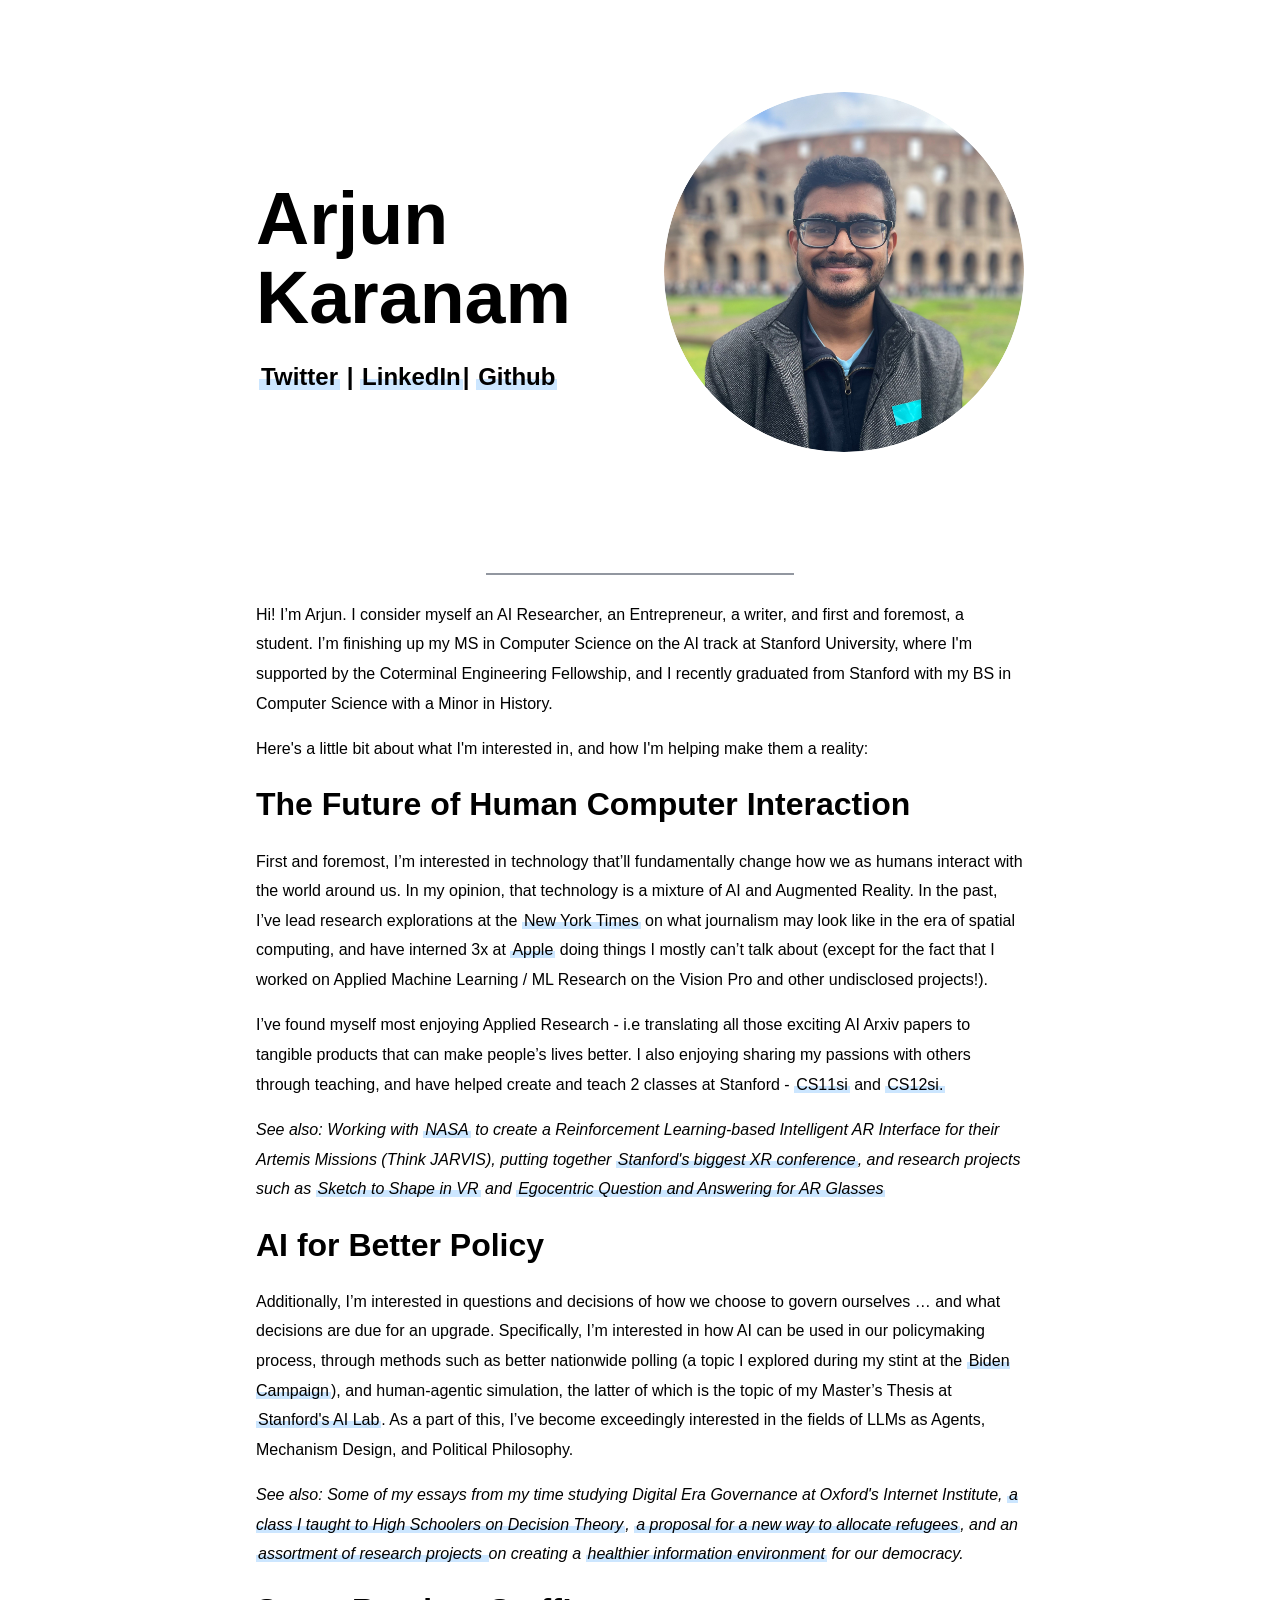
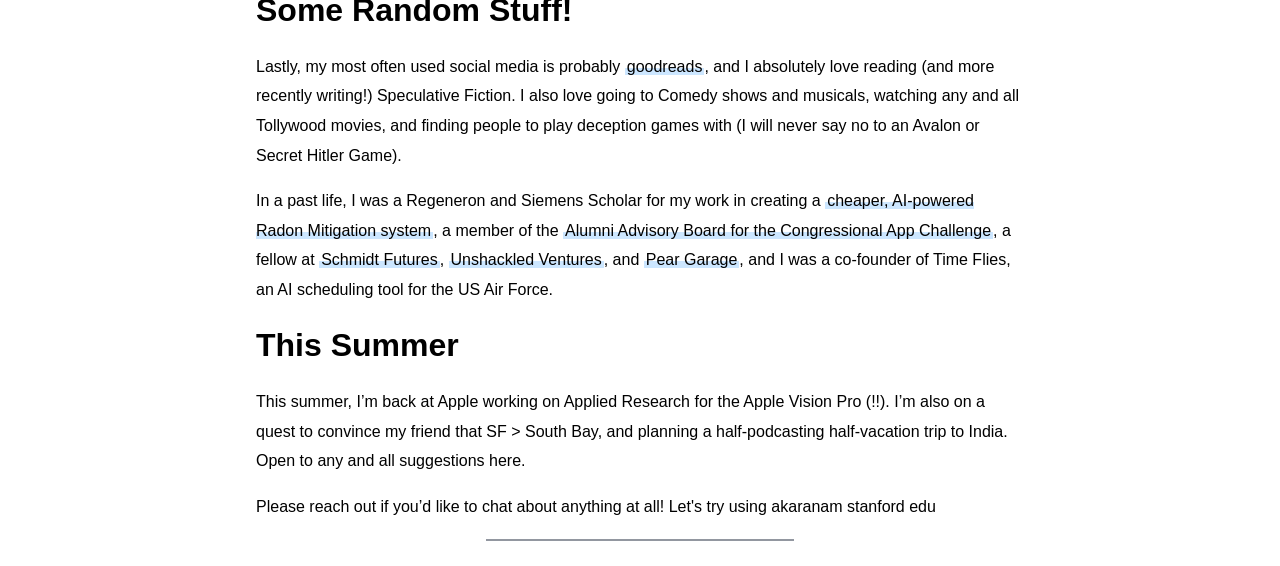
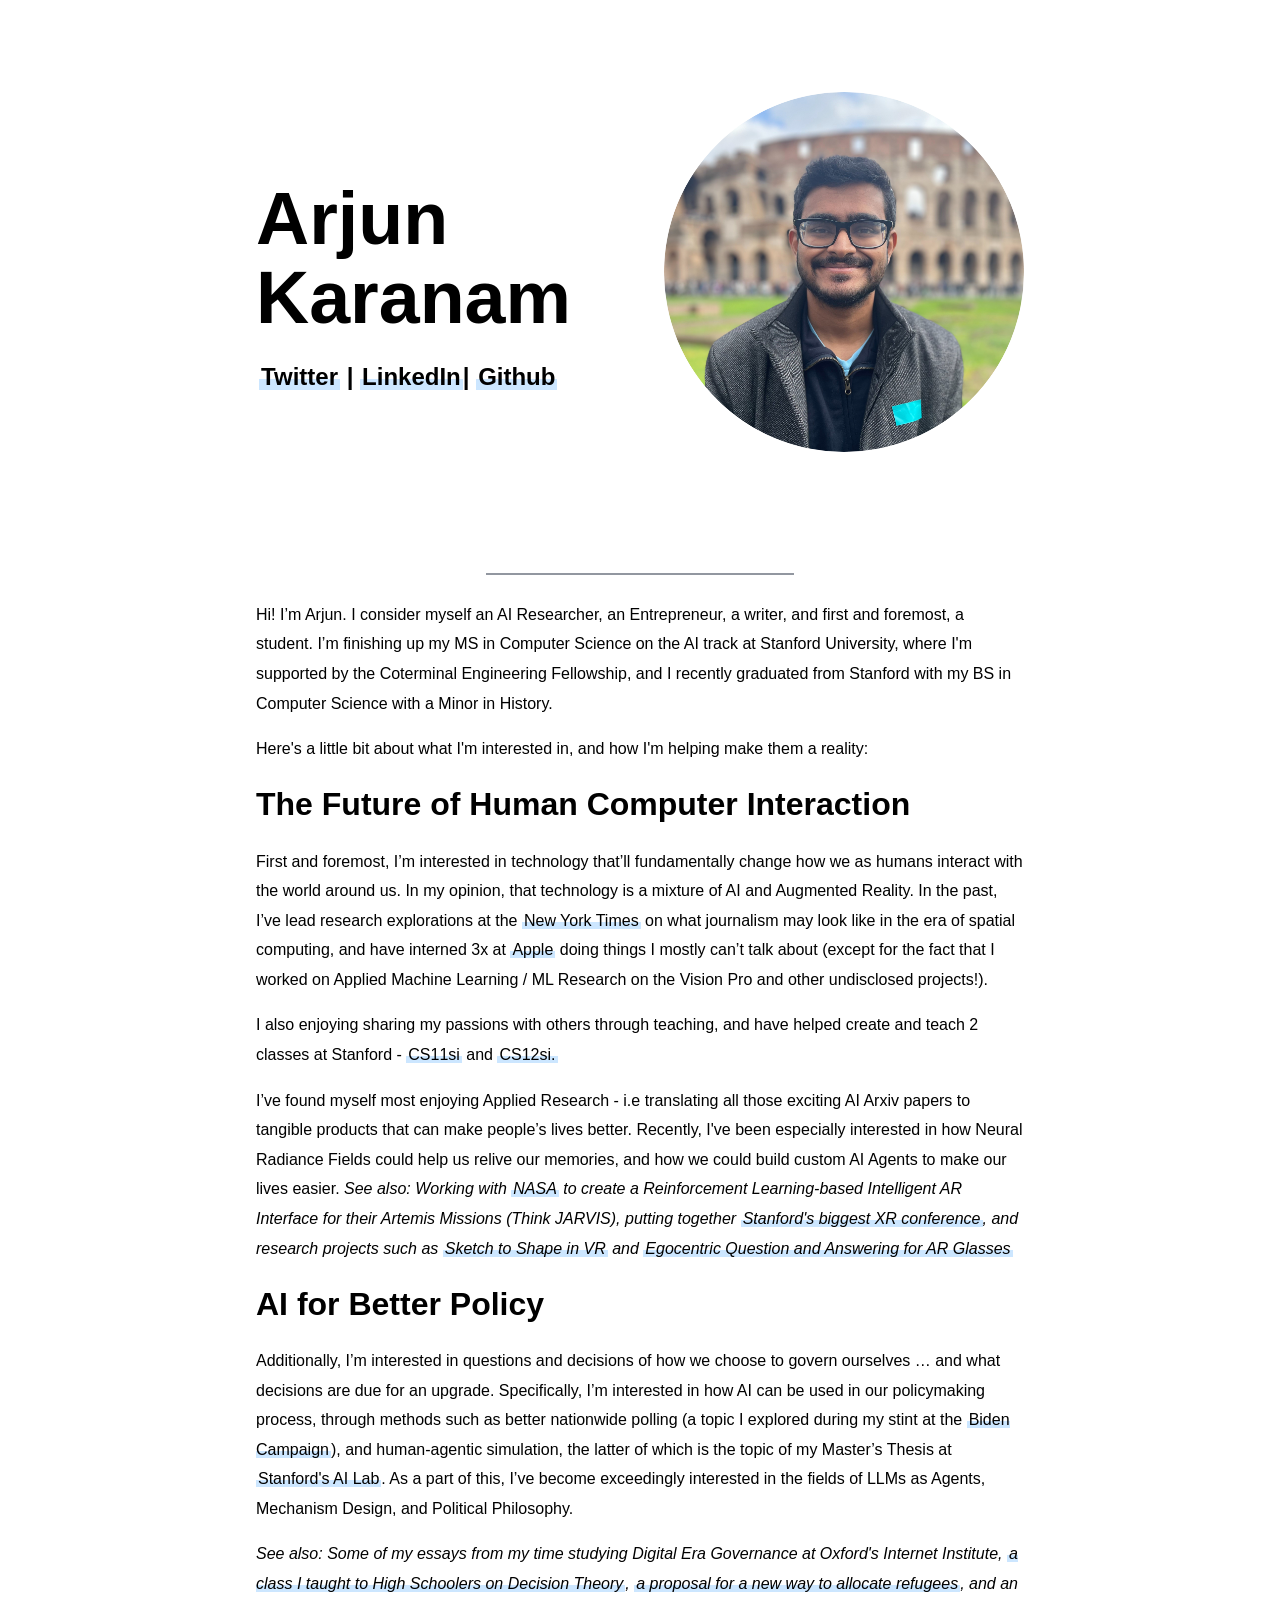
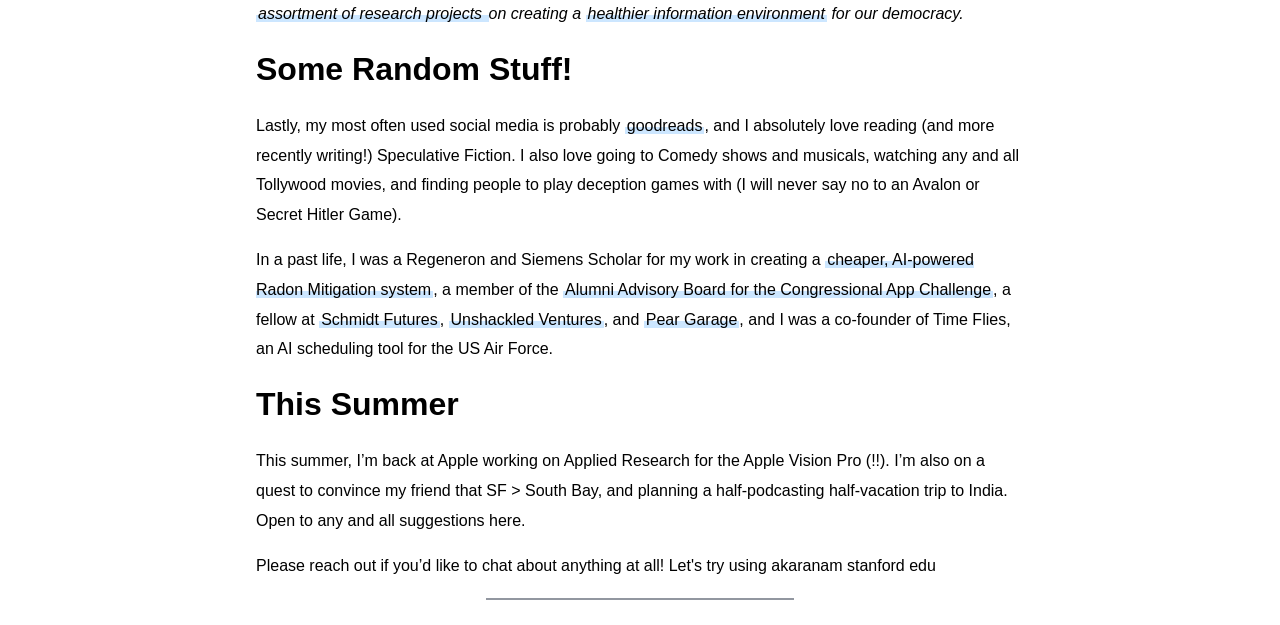
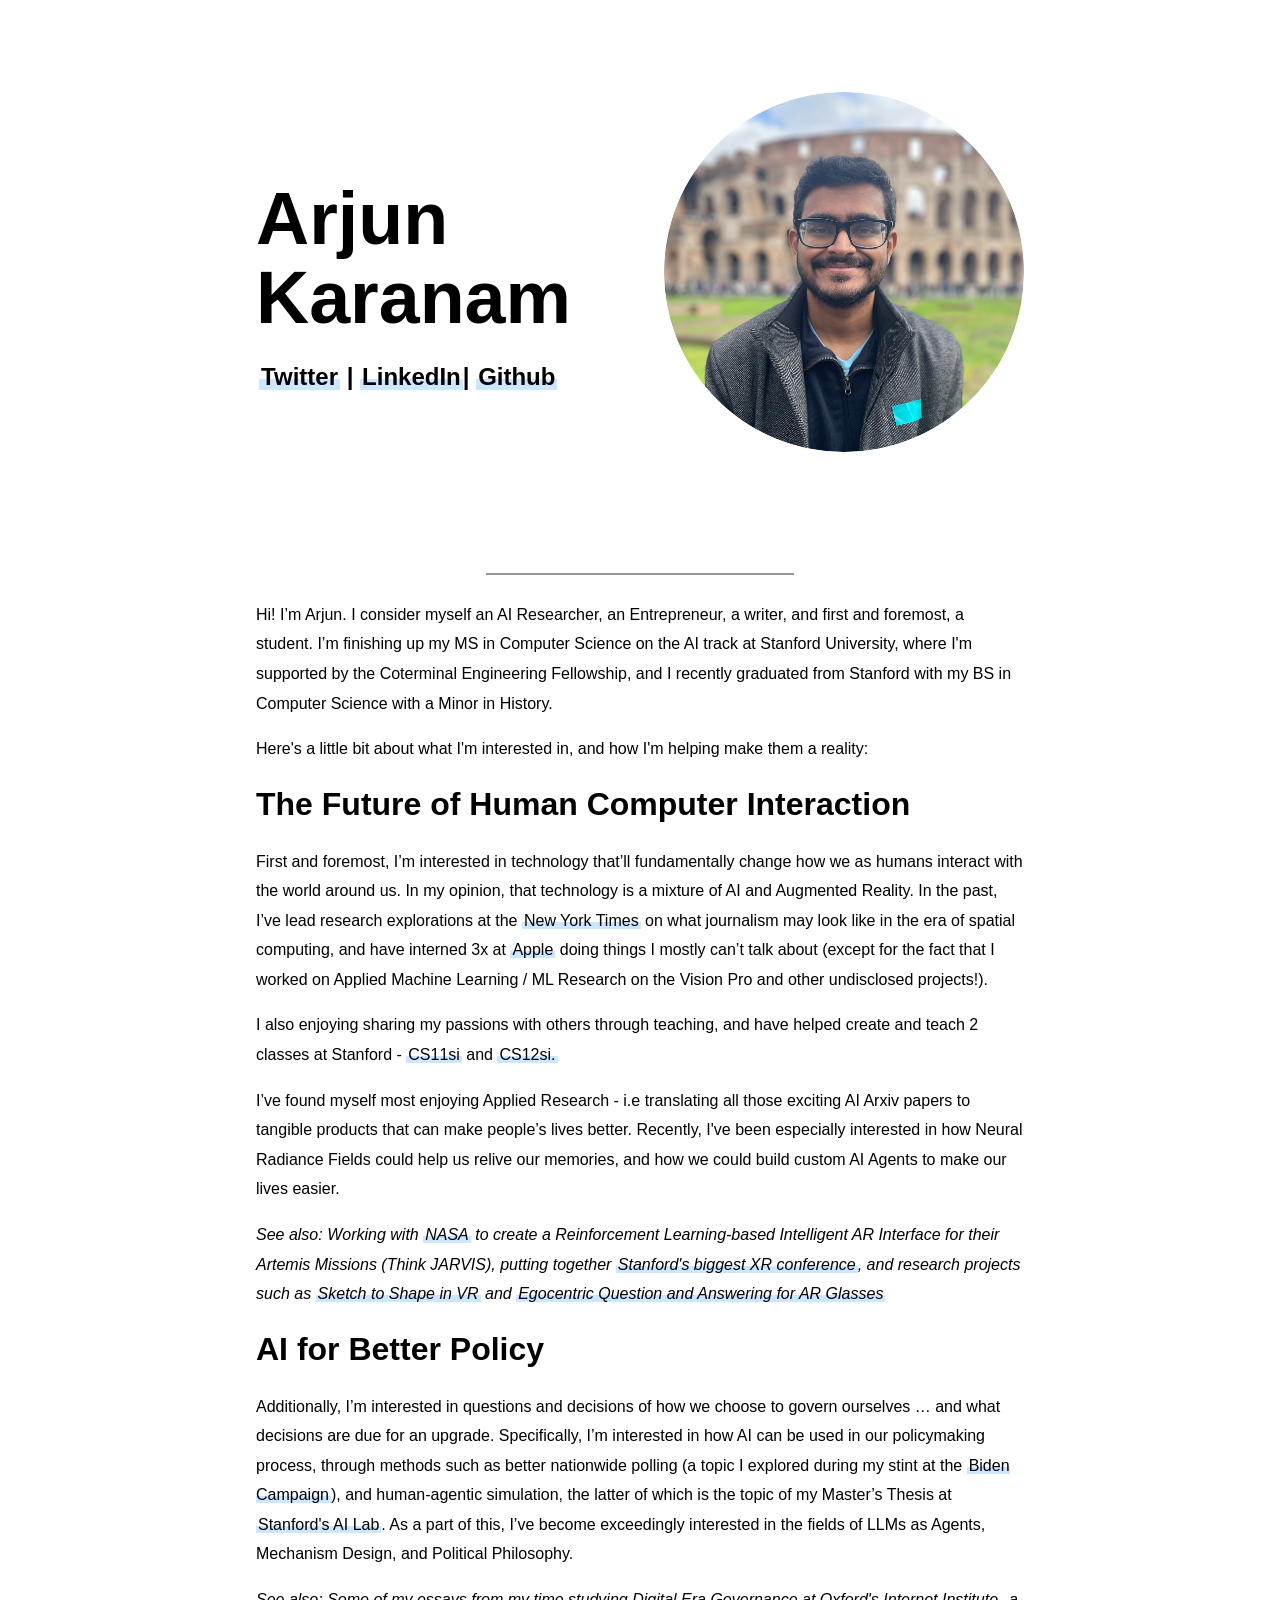
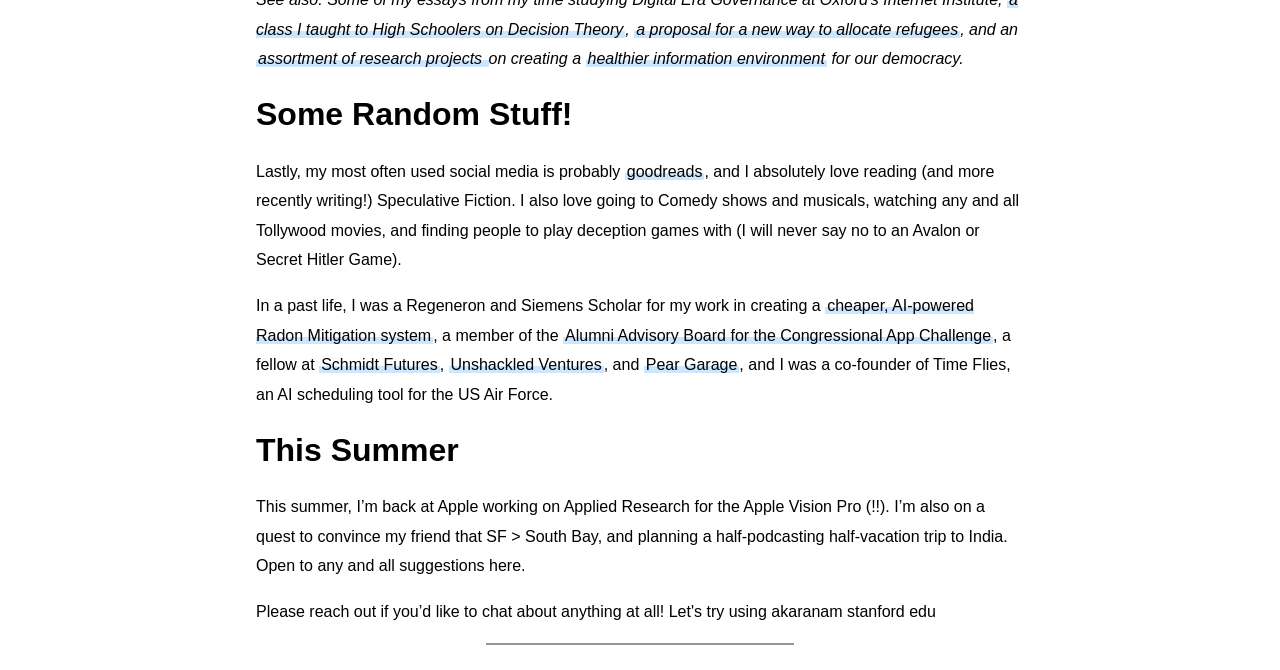
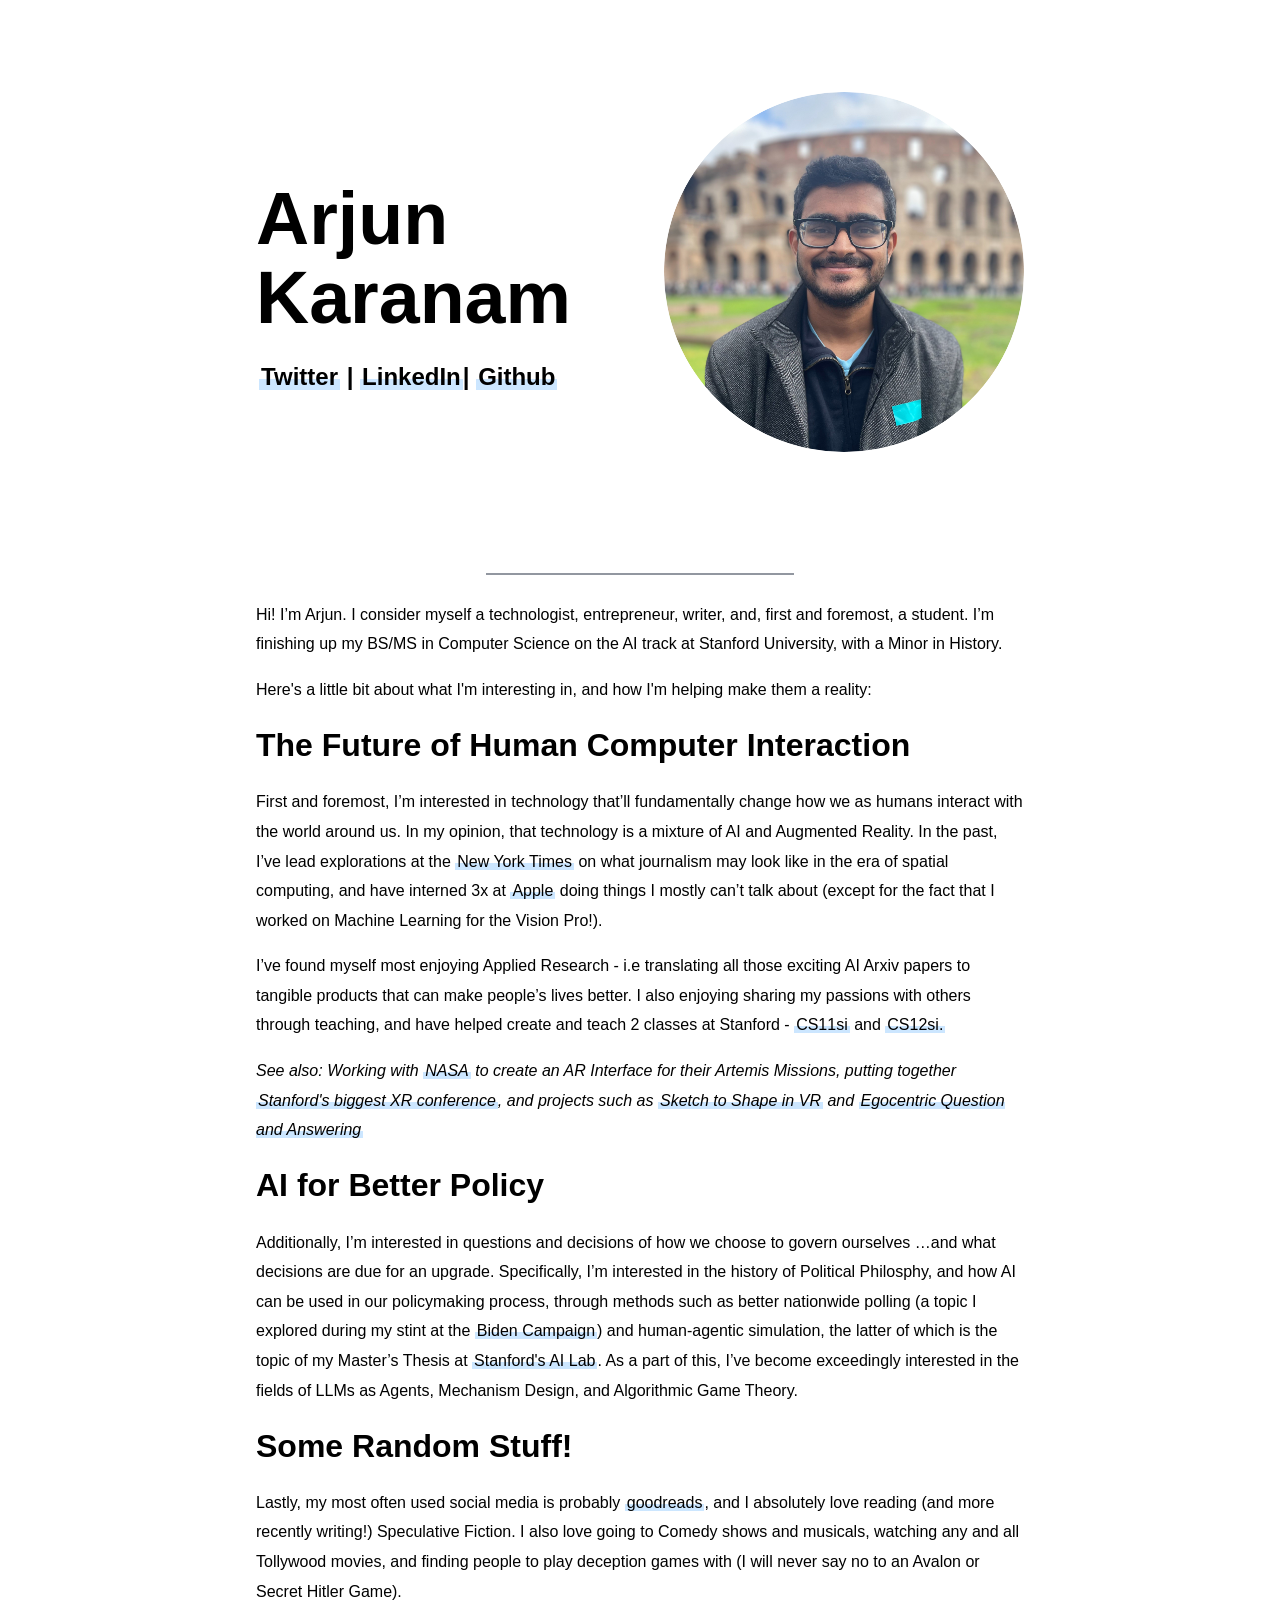
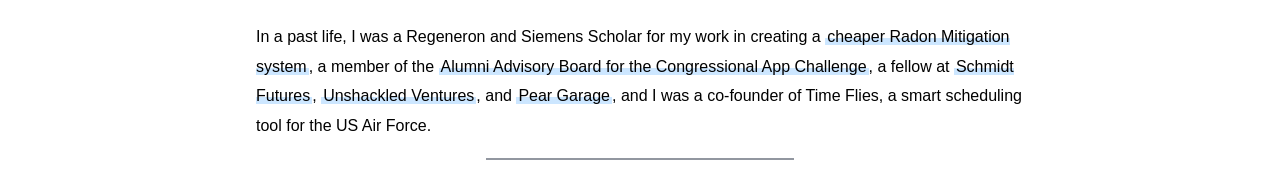
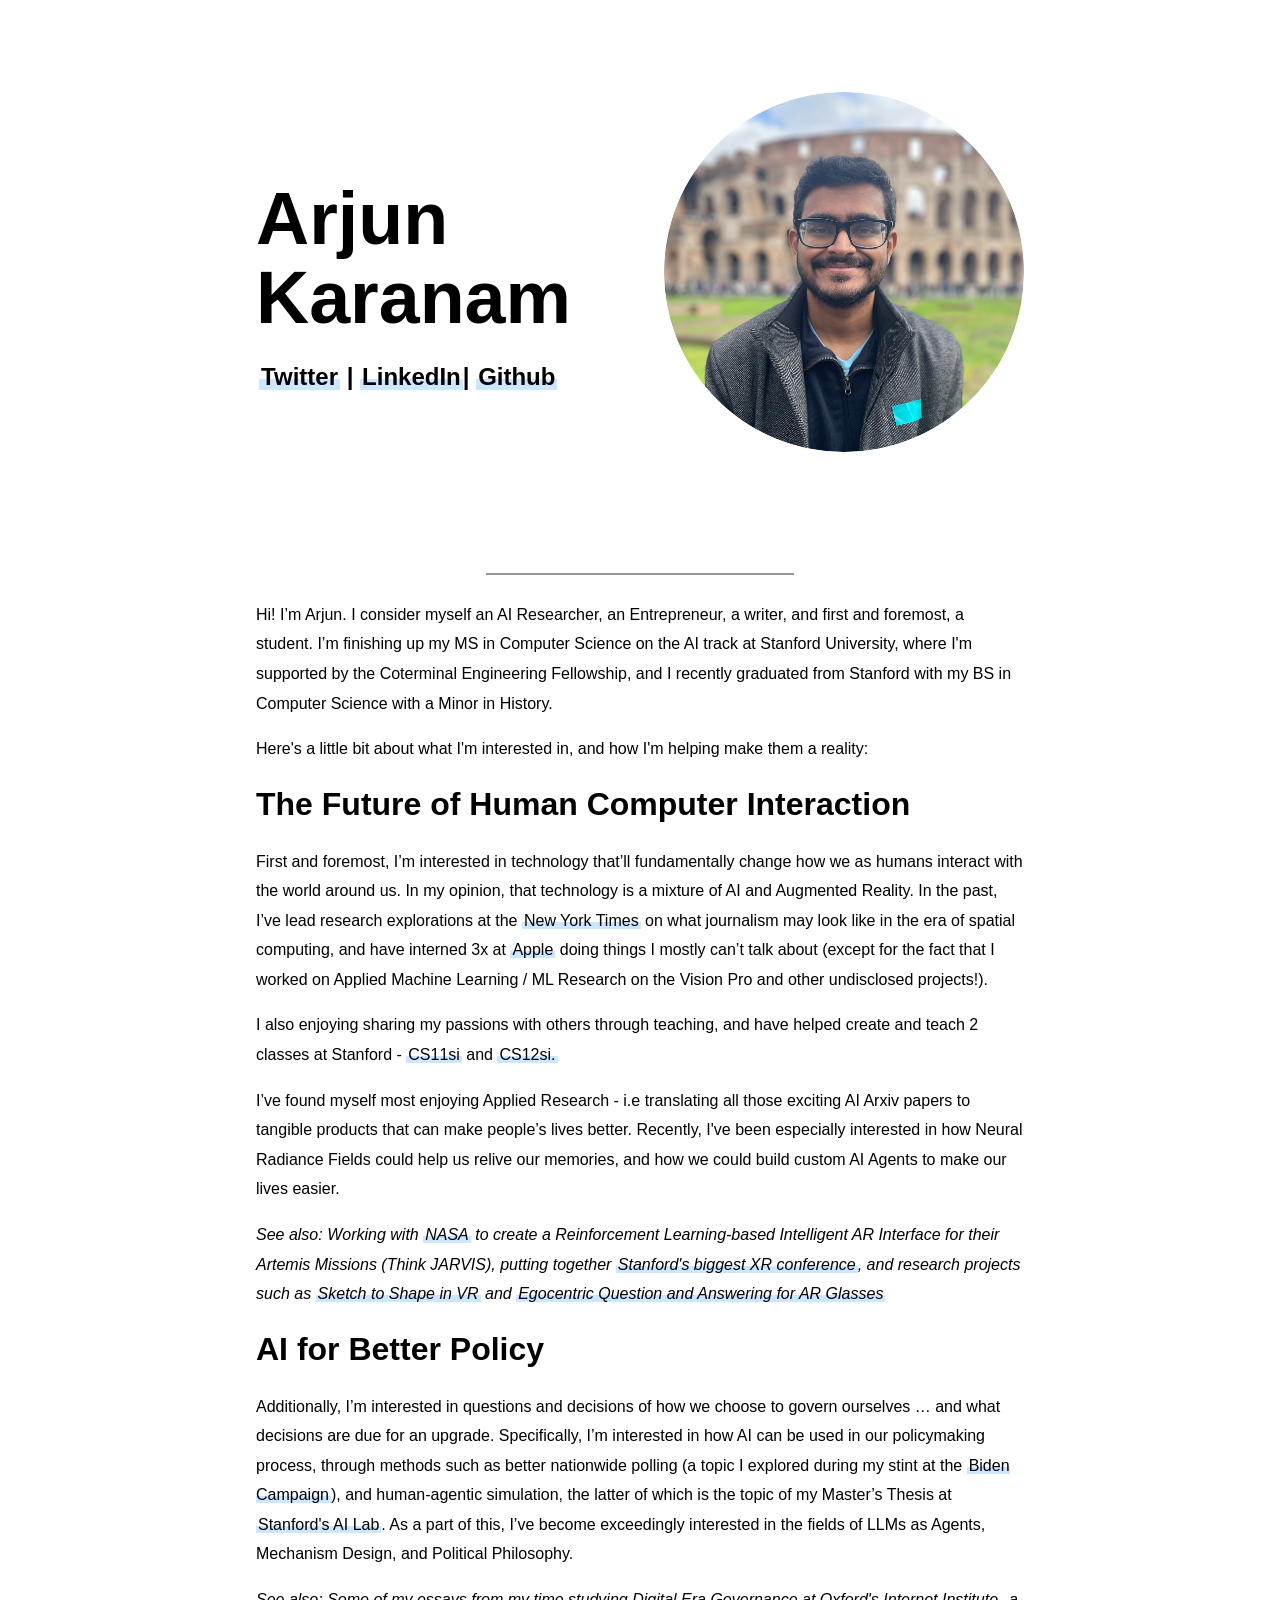
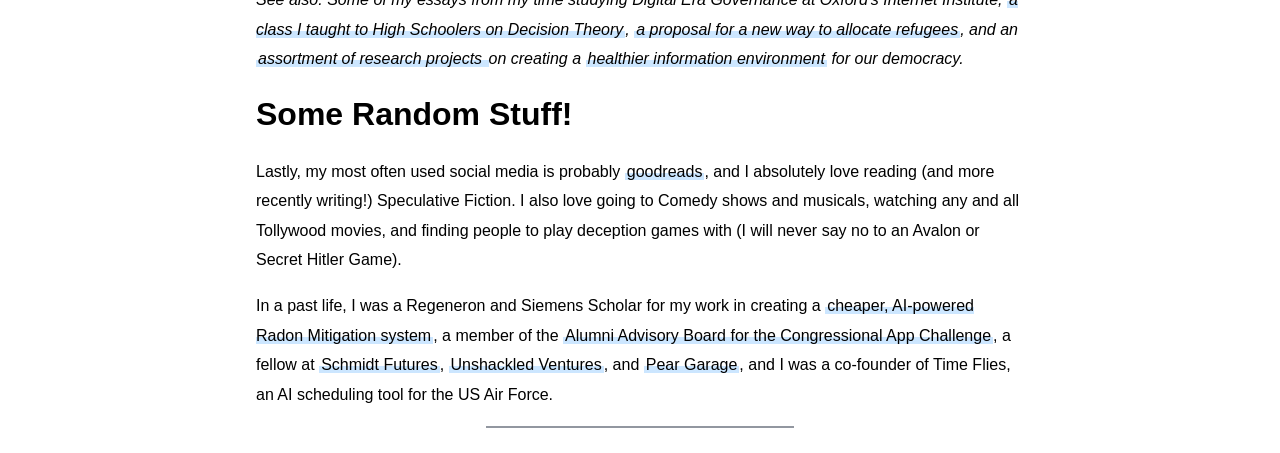
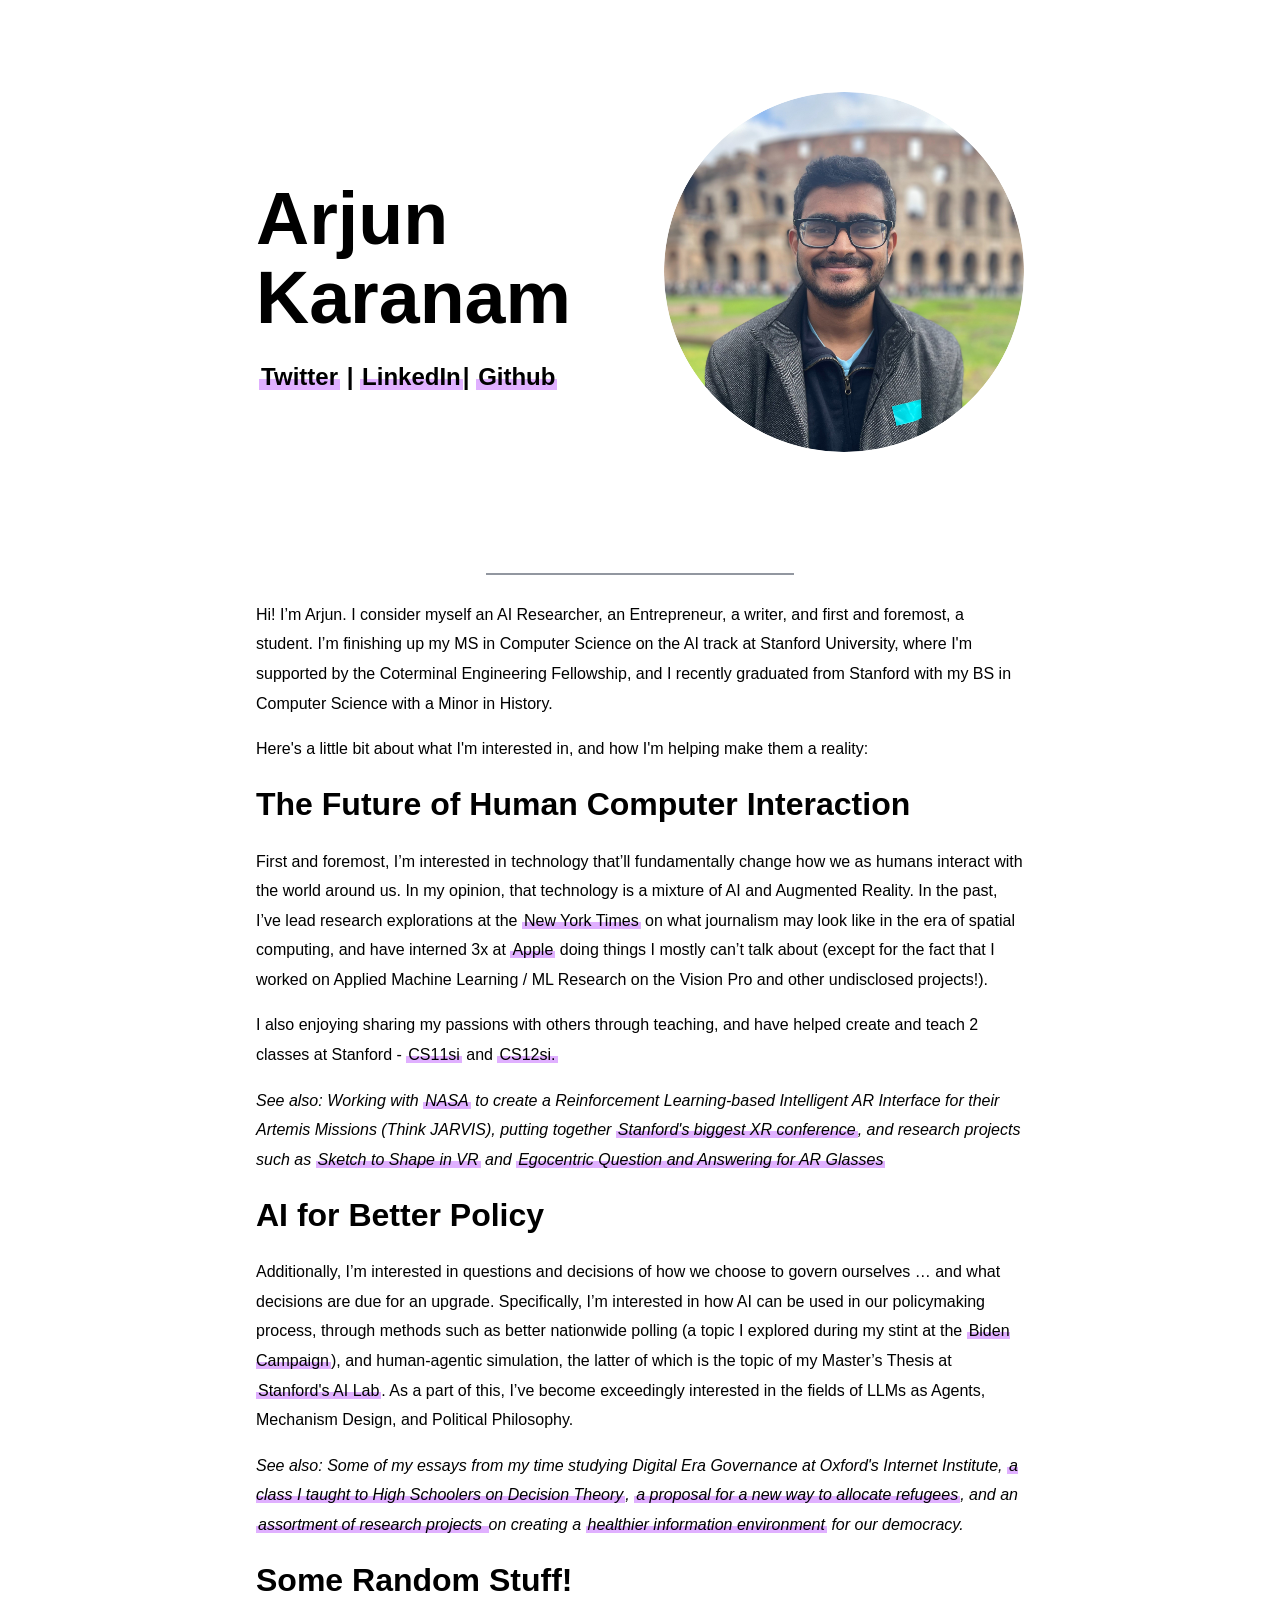
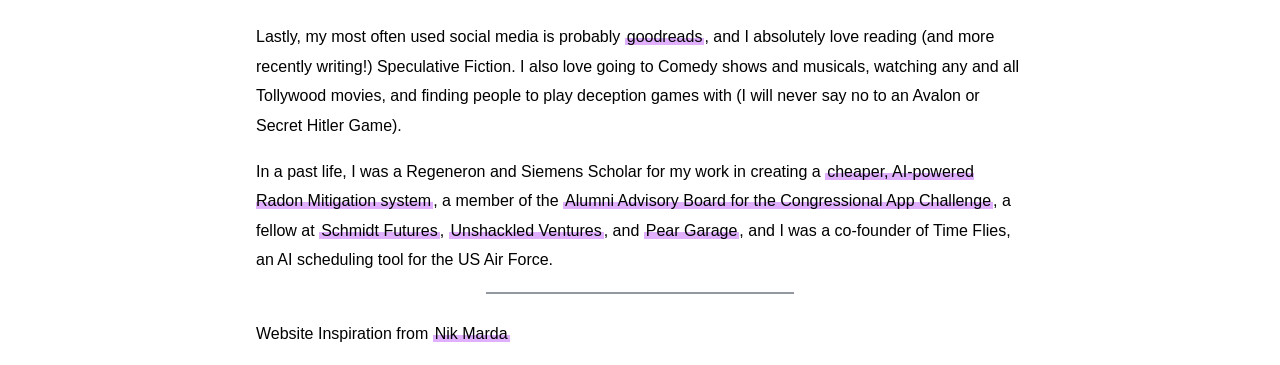
